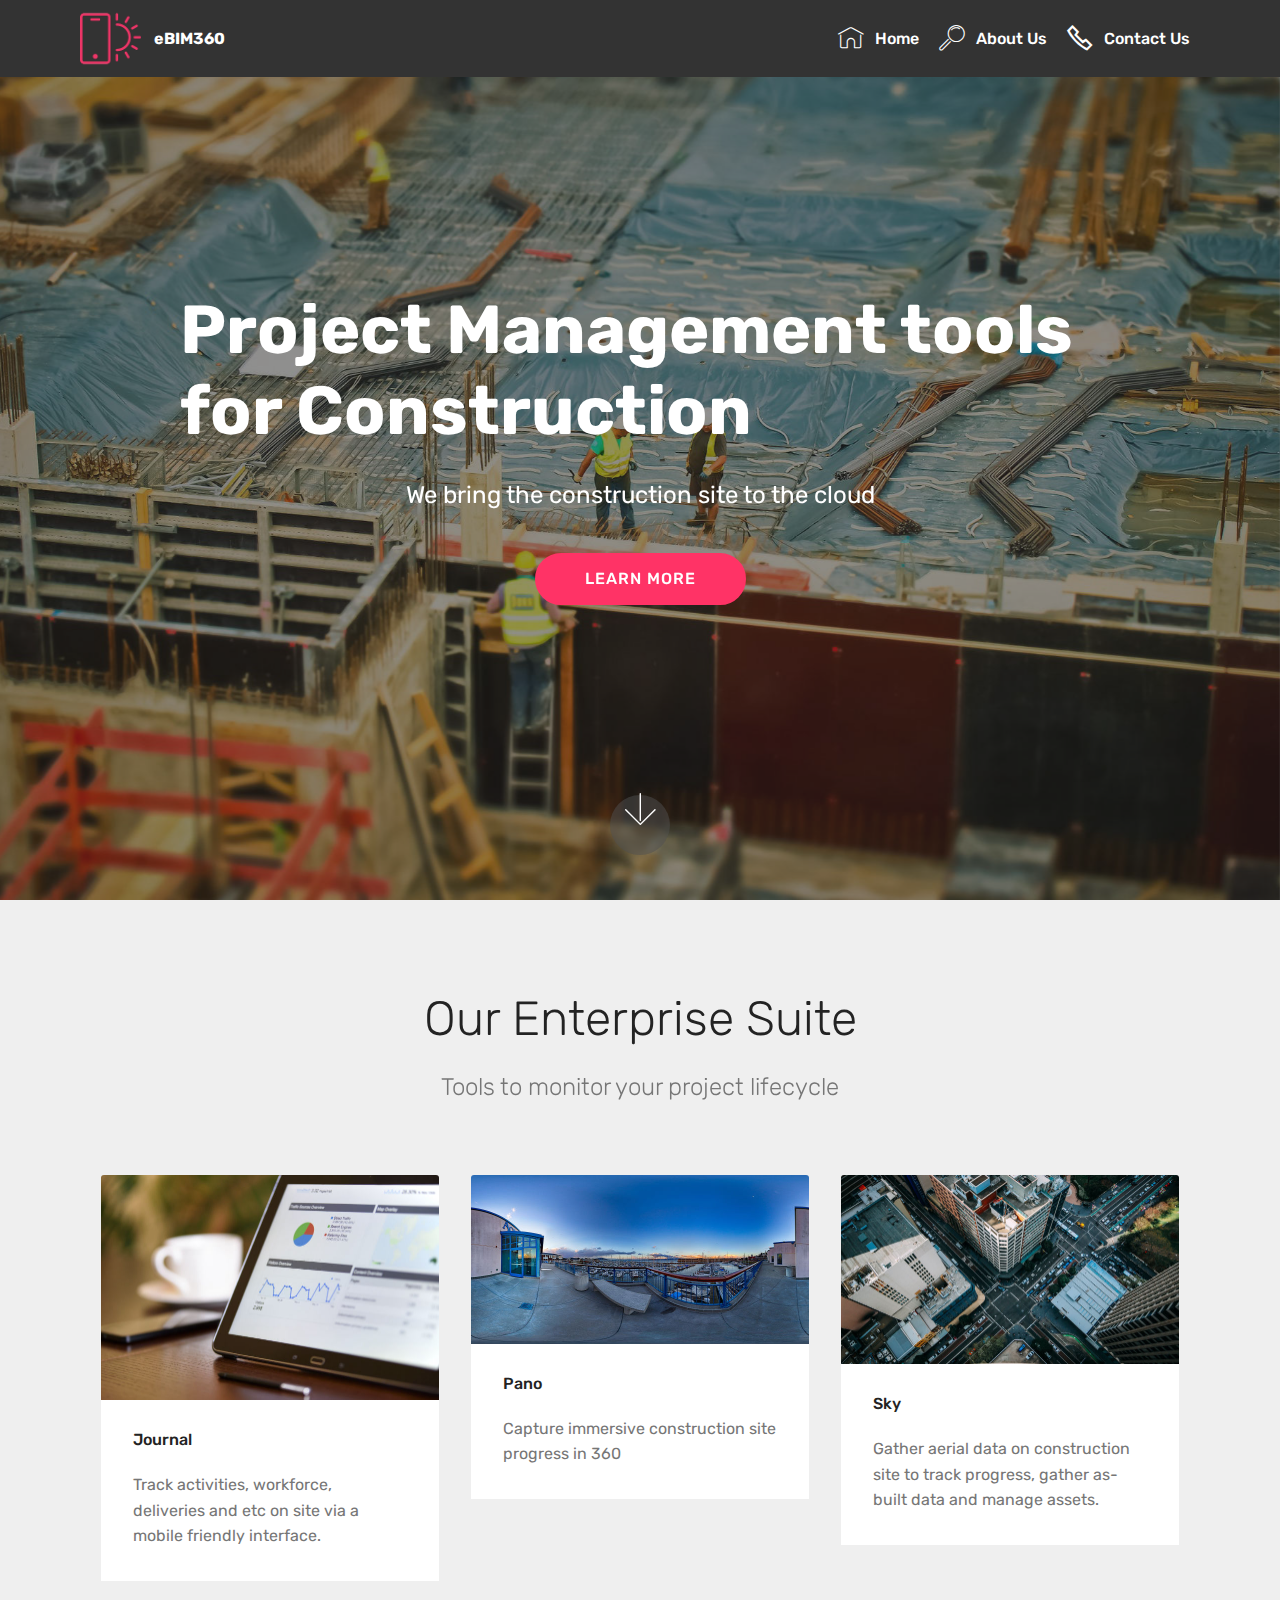
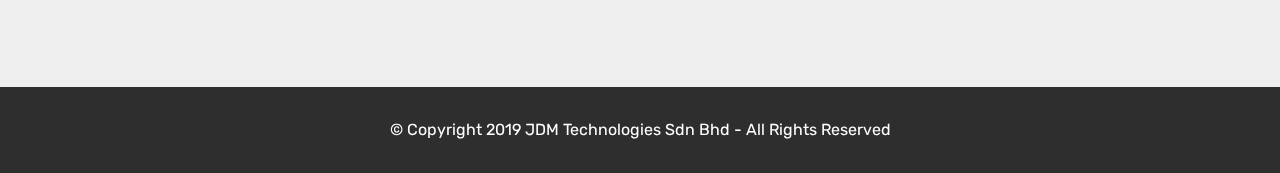
==== index.html @ 842b80e9 "create github pages" ====
<!DOCTYPE html>
<html  >
<head>
  <!-- Site made with Mobirise Website Builder v4.10.3, https://mobirise.com -->
  <meta charset="UTF-8">
  <meta http-equiv="X-UA-Compatible" content="IE=edge">
  <meta name="generator" content="Mobirise v4.10.3, mobirise.com">
  <meta name="viewport" content="width=device-width, initial-scale=1, minimum-scale=1">
  <link rel="shortcut icon" href="assets/images/logo2.png" type="image/x-icon">
  <meta name="description" content="">
  
  <title>Home</title>
  <link rel="stylesheet" href="assets/web/assets/mobirise-icons2/mobirise2.css">
  <link rel="stylesheet" href="assets/web/assets/mobirise-icons/mobirise-icons.css">
  <link rel="stylesheet" href="assets/tether/tether.min.css">
  <link rel="stylesheet" href="assets/bootstrap/css/bootstrap.min.css">
  <link rel="stylesheet" href="assets/bootstrap/css/bootstrap-grid.min.css">
  <link rel="stylesheet" href="assets/bootstrap/css/bootstrap-reboot.min.css">
  <link rel="stylesheet" href="assets/dropdown/css/style.css">
  <link rel="stylesheet" href="assets/theme/css/style.css">
  <link rel="stylesheet" href="assets/mobirise/css/mbr-additional.css" type="text/css">
  
  
  
</head>
<body>
  <section class="menu cid-rktrTTYnbk" once="menu" id="menu1-1">

    

    <nav class="navbar navbar-expand beta-menu navbar-dropdown align-items-center navbar-fixed-top navbar-toggleable-sm">
        <button class="navbar-toggler navbar-toggler-right" type="button" data-toggle="collapse" data-target="#navbarSupportedContent" aria-controls="navbarSupportedContent" aria-expanded="false" aria-label="Toggle navigation">
            <div class="hamburger">
                <span></span>
                <span></span>
                <span></span>
                <span></span>
            </div>
        </button>
        <div class="menu-logo">
            <div class="navbar-brand">
                <span class="navbar-logo">
                    <a href="https://mobirise.co">
                         <img src="assets/images/logo2.png" alt="eBIM360" title="" style="height: 3.8rem;">
                    </a>
                </span>
                <span class="navbar-caption-wrap"><a class="navbar-caption text-white display-4" href="index.html">
                        eBIM360</a></span>
            </div>
        </div>
        <div class="collapse navbar-collapse" id="navbarSupportedContent">
            <ul class="navbar-nav nav-dropdown nav-right" data-app-modern-menu="true"><li class="nav-item">
                    <a class="nav-link link text-white display-4" href="index.html">
                        <span class="mbri-home mbr-iconfont mbr-iconfont-btn"></span>Home</a>
                </li>
                <li class="nav-item">
                    <a class="nav-link link text-white display-4" href="page2.html">
                        <span class="mbri-search mbr-iconfont mbr-iconfont-btn"></span>
                        About Us
                    </a>
                </li><li class="nav-item"><a class="nav-link link text-white display-4" href="page1.html"><span class="mobi-mbri mobi-mbri-phone mbr-iconfont mbr-iconfont-btn"></span>
                        
                        Contact Us
                    </a></li></ul>
            
        </div>
    </nav>
</section>

<section class="engine"><a href="https://mobirise.info/x">free css templates</a></section><section class="cid-rkts1WdSfB mbr-fullscreen mbr-parallax-background" id="header2-2">

    

    <div class="mbr-overlay" style="opacity: 0.5; background-color: rgb(35, 35, 35);"></div>

    <div class="container align-center">
        <div class="row justify-content-md-center">
            <div class="mbr-white col-md-10">
                <h1 class="mbr-section-title mbr-bold pb-3 mbr-fonts-style display-1">Project Management tools for Construction</h1>
                
                <p class="mbr-text pb-3 mbr-fonts-style display-5">
                    We bring the construction site to the cloud
                </p>
                <div class="mbr-section-btn"><a class="btn btn-md btn-secondary display-4" href="index.html#features18-a">LEARN MORE</a></div>
            </div>
        </div>
    </div>
    <div class="mbr-arrow hidden-sm-down" aria-hidden="true">
        <a href="#next">
            <i class="mbri-down mbr-iconfont"></i>
        </a>
    </div>
</section>

<section class="features18 popup-btn-cards cid-rktzlubh2G" id="features18-a">

    

    
    <div class="container">
        <h2 class="mbr-section-title pb-3 align-center mbr-fonts-style display-2">Our Enterprise Suite</h2>
        <h3 class="mbr-section-subtitle display-5 align-center mbr-fonts-style mbr-light">
            Tools to monitor your project lifecycle</h3>
        <div class="media-container-row pt-5 ">
            <div class="card p-3 col-12 col-md-6 col-lg-4">
                <div class="card-wrapper ">
                    <div class="card-img">
                        <div class="mbr-overlay"></div>
                        <div class="mbr-section-btn text-center"><a href="https://mobirise.co" class="btn btn-primary display-4">Learn More</a></div>
                        <img src="assets/images/mbr-676x451.jpg" alt="Mobirise" title="">
                    </div>
                    <div class="card-box">
                        <h4 class="card-title mbr-fonts-style display-7">
                            Journal</h4>
                        <p class="mbr-text mbr-fonts-style align-left display-7">
                            Track activities, workforce, deliveries and etc on site via a mobile friendly interface.
                        </p>
                    </div>
                </div>
            </div>
            <div class="card p-3 col-12 col-md-6 col-lg-4">
                <div class="card-wrapper">
                    <div class="card-img">
                        <div class="mbr-overlay"></div>
                        <div class="mbr-section-btn text-center"><a href="https://pano.ebim360.com" class="btn btn-primary display-4">Learn More</a></div>
                        <img src="assets/images/mbr-676x338.jpg" alt="Mobirise" title="">
                    </div>
                    <div class="card-box">
                        <h4 class="card-title mbr-fonts-style display-7">
                            Pano</h4>
                        <p class="mbr-text mbr-fonts-style display-7">
                           Capture immersive construction site progress in 360
                        </p>
                    </div>
                </div>
            </div>

            <div class="card p-3 col-12 col-md-6 col-lg-4">
                <div class="card-wrapper">
                    <div class="card-img">
                        <div class="mbr-overlay"></div>
                        <div class="mbr-section-btn text-center">
                            <a href="https://mobirise.co" class="btn btn-primary display-4">Learn More</a>
                        </div>
                        <img src="assets/images/mbr-676x379.jpg" alt="Mobirise" title="">
                    </div>
                    <div class="card-box">
                        <h4 class="card-title mbr-fonts-style display-7">
                            Sky</h4>
                        <p class="mbr-text mbr-fonts-style display-7">
                            Gather aerial data on construction site to track progress, gather as-built data and manage assets.
                        </p>
                    </div>
                </div>
            </div>

            
        </div>
    </div>
</section>

<section once="" class="cid-rktuIfQaA1" id="footer6-5">

    

    

    <div class="container">
        <div class="media-container-row align-center mbr-white">
            <div class="col-12">
                <p class="mbr-text mb-0 mbr-fonts-style display-7">
                    © Copyright 2019 JDM Technologies Sdn Bhd - All Rights Reserved
                </p>
            </div>
        </div>
    </div>
</section>


  <script src="assets/web/assets/jquery/jquery.min.js"></script>
  <script src="assets/tether/tether.min.js"></script>
  <script src="assets/popper/popper.min.js"></script>
  <script src="assets/bootstrap/js/bootstrap.min.js"></script>
  <script src="assets/smoothscroll/smooth-scroll.js"></script>
  <script src="assets/touchswipe/jquery.touch-swipe.min.js"></script>
  <script src="assets/parallax/jarallax.min.js"></script>
  <script src="assets/mbr-popup-btns/mbr-popup-btns.js"></script>
  <script src="assets/dropdown/js/script.min.js"></script>
  <script src="assets/theme/js/script.js"></script>
  
  
</body>
</html>
---- assets/web/assets/mobirise-icons2/mobirise2.css ----
@font-face {
  font-family: 'Moririse2';
  src:  url('mobirise2.eot?f2bix4');
  src:  url('mobirise2.eot?f2bix4#iefix') format('embedded-opentype'),
    url('mobirise2.ttf?f2bix4') format('truetype'),
    url('mobirise2.woff?f2bix4') format('woff'),
    url('mobirise2.svg?f2bix4#mobirise2') format('svg');
  font-weight: normal;
  font-style: normal;
}

[class^="mobi-"], [class*=" mobi-"] {
  /* use !important to prevent issues with browser extensions that change fonts */
  font-family: 'Moririse2' !important;
  speak: none;
  font-style: normal;
  font-weight: normal;
  font-variant: normal;
  text-transform: none;
  line-height: 1;

  /* Better Font Rendering =========== */
  -webkit-font-smoothing: antialiased;
  -moz-osx-font-smoothing: grayscale;
}

.mobi-mbri-add-submenu:before {
  content: "\e900";
}
.mobi-mbri-alert:before {
  content: "\e901";
}
.mobi-mbri-align-center:before {
  content: "\e902";
}
.mobi-mbri-align-justify:before {
  content: "\e903";
}
.mobi-mbri-align-left:before {
  content: "\e904";
}
.mobi-mbri-align-right:before {
  content: "\e905";
}
.mobi-mbri-android:before {
  content: "\e906";
}
.mobi-mbri-apple:before {
  content: "\e907";
}
.mobi-mbri-arrow-down:before {
  content: "\e908";
}
.mobi-mbri-arrow-next:before {
  content: "\e909";
}
.mobi-mbri-arrow-prev:before {
  content: "\e90a";
}
.mobi-mbri-arrow-up:before {
  content: "\e90b";
}
.mobi-mbri-bold:before {
  content: "\e90c";
}
.mobi-mbri-bookmark:before {
  content: "\e90d";
}
.mobi-mbri-bootstrap:before {
  content: "\e90e";
}
.mobi-mbri-briefcase:before {
  content: "\e90f";
}
.mobi-mbri-browse:before {
  content: "\e910";
}
.mobi-mbri-bulleted-list:before {
  content: "\e911";
}
.mobi-mbri-calendar:before {
  content: "\e912";
}
.mobi-mbri-camera:before {
  content: "\e913";
}
.mobi-mbri-cart-add:before {
  content: "\e914";
}
.mobi-mbri-cart-full:before {
  content: "\e915";
}
.mobi-mbri-cash:before {
  content: "\e916";
}
.mobi-mbri-change-style:before {
  content: "\e917";
}
.mobi-mbri-chat:before {
  content: "\e918";
}
.mobi-mbri-clock:before {
  content: "\e919";
}
.mobi-mbri-close:before {
  content: "\e91a";
}
.mobi-mbri-cloud:before {
  content: "\e91b";
}
.mobi-mbri-code:before {
  content: "\e91c";
}
.mobi-mbri-contact-form:before {
  content: "\e91d";
}
.mobi-mbri-credit-card:before {
  content: "\e91e";
}
.mobi-mbri-cursor-click:before {
  content: "\e91f";
}
.mobi-mbri-cust-feedback:before {
  content: "\e920";
}
.mobi-mbri-database:before {
  content: "\e921";
}
.mobi-mbri-delivery:before {
  content: "\e922";
}
.mobi-mbri-desktop:before {
  content: "\e923";
}
.mobi-mbri-devices:before {
  content: "\e924";
}
.mobi-mbri-down:before {
  content: "\e925";
}
.mobi-mbri-download-2:before {
  content: "\e926";
}
.mobi-mbri-download:before {
  content: "\e927";
}
.mobi-mbri-drag-n-drop-2:before {
  content: "\e928";
}
.mobi-mbri-drag-n-drop:before {
  content: "\e929";
}
.mobi-mbri-edit-2:before {
  content: "\e92a";
}
.mobi-mbri-edit:before {
  content: "\e92b";
}
.mobi-mbri-error:before {
  content: "\e92c";
}
.mobi-mbri-extension:before {
  content: "\e92d";
}
.mobi-mbri-features:before {
  content: "\e92e";
}
.mobi-mbri-file:before {
  content: "\e92f";
}
.mobi-mbri-flag:before {
  content: "\e930";
}
.mobi-mbri-folder:before {
  content: "\e931";
}
.mobi-mbri-gift:before {
  content: "\e932";
}
.mobi-mbri-github:before {
  content: "\e933";
}
.mobi-mbri-globe-2:before {
  content: "\e934";
}
.mobi-mbri-globe:before {
  content: "\e935";
}
.mobi-mbri-growing-chart:before {
  content: "\e936";
}
.mobi-mbri-hearth:before {
  content: "\e937";
}
.mobi-mbri-help:before {
  content: "\e938";
}
.mobi-mbri-home:before {
  content: "\e939";
}
.mobi-mbri-hot-cup:before {
  content: "\e93a";
}
.mobi-mbri-idea:before {
  content: "\e93b";
}
.mobi-mbri-image-gallery:before {
  content: "\e93c";
}
.mobi-mbri-image-slider:before {
  content: "\e93d";
}
.mobi-mbri-info:before {
  content: "\e93e";
}
.mobi-mbri-italic:before {
  content: "\e93f";
}
.mobi-mbri-key:before {
  content: "\e940";
}
.mobi-mbri-laptop:before {
  content: "\e941";
}
.mobi-mbri-layers:before {
  content: "\e942";
}
.mobi-mbri-left-right:before {
  content: "\e943";
}
.mobi-mbri-left:before {
  content: "\e944";
}
.mobi-mbri-letter:before {
  content: "\e945";
}
.mobi-mbri-like:before {
  content: "\e946";
}
.mobi-mbri-link:before {
  content: "\e947";
}
.mobi-mbri-lock:before {
  content: "\e948";
}
.mobi-mbri-login:before {
  content: "\e949";
}
.mobi-mbri-logout:before {
  content: "\e94a";
}
.mobi-mbri-magic-stick:before {
  content: "\e94b";
}
.mobi-mbri-map-pin:before {
  content: "\e94c";
}
.mobi-mbri-menu:before {
  content: "\e94d";
}
.mobi-mbri-mobile-2:before {
  content: "\e94e";
}
.mobi-mbri-mobile-horizontal:before {
  content: "\e94f";
}
.mobi-mbri-mobile:before {
  content: "\e950";
}
.mobi-mbri-mobirise:before {
  content: "\e951";
}
.mobi-mbri-more-horizontal:before {
  content: "\e952";
}
.mobi-mbri-more-vertical:before {
  content: "\e953";
}
.mobi-mbri-music:before {
  content: "\e954";
}
.mobi-mbri-new-file:before {
  content: "\e955";
}
.mobi-mbri-numbered-list:before {
  content: "\e956";
}
.mobi-mbri-opened-folder:before {
  content: "\e957";
}
.mobi-mbri-pages:before {
  content: "\e958";
}
.mobi-mbri-paper-plane:before {
  content: "\e959";
}
.mobi-mbri-paperclip:before {
  content: "\e95a";
}
.mobi-mbri-phone:before {
  content: "\e95b";
}
.mobi-mbri-photo:before {
  content: "\e95c";
}
.mobi-mbri-photos:before {
  content: "\e95d";
}
.mobi-mbri-pin:before {
  content: "\e95e";
}
.mobi-mbri-play:before {
  content: "\e95f";
}
.mobi-mbri-plus:before {
  content: "\e960";
}
.mobi-mbri-preview:before {
  content: "\e961";
}
.mobi-mbri-print:before {
  content: "\e962";
}
.mobi-mbri-protect:before {
  content: "\e963";
}
.mobi-mbri-question:before {
  content: "\e964";
}
.mobi-mbri-quote-left:before {
  content: "\e965";
}
.mobi-mbri-quote-right:before {
  content: "\e966";
}
.mobi-mbri-redo:before {
  content: "\e967";
}
.mobi-mbri-refresh:before {
  content: "\e968";
}
.mobi-mbri-responsive-2:before {
  content: "\e969";
}
.mobi-mbri-responsive:before {
  content: "\e96a";
}
.mobi-mbri-right:before {
  content: "\e96b";
}
.mobi-mbri-rocket:before {
  content: "\e96c";
}
.mobi-mbri-sad-face:before {
  content: "\e96d";
}
.mobi-mbri-sale:before {
  content: "\e96e";
}
.mobi-mbri-save:before {
  content: "\e96f";
}
.mobi-mbri-search:before {
  content: "\e970";
}
.mobi-mbri-setting-2:before {
  content: "\e971";
}
.mobi-mbri-setting-3:before {
  content: "\e972";
}
.mobi-mbri-setting:before {
  content: "\e973";
}
.mobi-mbri-share:before {
  content: "\e974";
}
.mobi-mbri-shopping-bag:before {
  content: "\e975";
}
.mobi-mbri-shopping-basket:before {
  content: "\e976";
}
.mobi-mbri-shopping-cart:before {
  content: "\e977";
}
.mobi-mbri-sites:before {
  content: "\e978";
}
.mobi-mbri-smile-face:before {
  content: "\e979";
}
.mobi-mbri-speed:before {
  content: "\e97a";
}
.mobi-mbri-star:before {
  content: "\e97b";
}
.mobi-mbri-success:before {
  content: "\e97c";
}
.mobi-mbri-sun:before {
  content: "\e97d";
}
.mobi-mbri-sun2:before {
  content: "\e97e";
}
.mobi-mbri-tablet-vertical:before {
  content: "\e97f";
}
.mobi-mbri-tablet:before {
  content: "\e980";
}
.mobi-mbri-target:before {
  content: "\e981";
}
.mobi-mbri-timer:before {
  content: "\e982";
}
.mobi-mbri-to-ftp:before {
  content: "\e983";
}
.mobi-mbri-to-local-drive:before {
  content: "\e984";
}
.mobi-mbri-touch-swipe:before {
  content: "\e985";
}
.mobi-mbri-touch:before {
  content: "\e986";
}
.mobi-mbri-trash:before {
  content: "\e987";
}
.mobi-mbri-underline:before {
  content: "\e988";
}
.mobi-mbri-undo:before {
  content: "\e989";
}
.mobi-mbri-unlink:before {
  content: "\e98a";
}
.mobi-mbri-unlock:before {
  content: "\e98b";
}
.mobi-mbri-up-down:before {
  content: "\e98c";
}
.mobi-mbri-up:before {
  content: "\e98d";
}
.mobi-mbri-update:before {
  content: "\e98e";
}
.mobi-mbri-upload-2:before {
  content: "\e98f";
}
.mobi-mbri-upload:before {
  content: "\e990";
}
.mobi-mbri-user-2:before {
  content: "\e991";
}
.mobi-mbri-user:before {
  content: "\e992";
}
.mobi-mbri-users:before {
  content: "\e993";
}
.mobi-mbri-video-play:before {
  content: "\e994";
}
.mobi-mbri-video:before {
  content: "\e995";
}
.mobi-mbri-watch:before {
  content: "\e996";
}
.mobi-mbri-website-theme-2:before {
  content: "\e997";
}
.mobi-mbri-website-theme:before {
  content: "\e998";
}
.mobi-mbri-wifi:before {
  content: "\e999";
}
.mobi-mbri-windows:before {
  content: "\e99a";
}
.mobi-mbri-zoom-in:before {
  content: "\e99b";
}
.mobi-mbri-zoom-out:before {
  content: "\e99c";
}
---- assets/web/assets/mobirise-icons/mobirise-icons.css ----
@font-face {
  font-family: 'MobiriseIcons';
  src:  url('mobirise-icons.eot?spat4u');
  src:  url('mobirise-icons.eot?spat4u#iefix') format('embedded-opentype'),
    url('mobirise-icons.ttf?spat4u') format('truetype'),
    url('mobirise-icons.woff?spat4u') format('woff'),
    url('mobirise-icons.svg?spat4u#MobiriseIcons') format('svg');
  font-weight: normal;
  font-style: normal;
}

[class^="mbri-"], [class*=" mbri-"] {
  /* use !important to prevent issues with browser extensions that change fonts */
  font-family: MobiriseIcons !important;
  speak: none;
  font-style: normal;
  font-weight: normal;
  font-variant: normal;
  text-transform: none;
  line-height: 1;

  /* Better Font Rendering =========== */
  -webkit-font-smoothing: antialiased;
  -moz-osx-font-smoothing: grayscale;
}

.mbri-add-submenu:before {
  content: "\e900";
}
.mbri-alert:before {
  content: "\e901";
}
.mbri-align-center:before {
  content: "\e902";
}
.mbri-align-justify:before {
  content: "\e903";
}
.mbri-align-left:before {
  content: "\e904";
}
.mbri-align-right:before {
  content: "\e905";
}
.mbri-android:before {
  content: "\e906";
}
.mbri-apple:before {
  content: "\e907";
}
.mbri-arrow-down:before {
  content: "\e908";
}
.mbri-arrow-next:before {
  content: "\e909";
}
.mbri-arrow-prev:before {
  content: "\e90a";
}
.mbri-arrow-up:before {
  content: "\e90b";
}
.mbri-bold:before {
  content: "\e90c";
}
.mbri-bookmark:before {
  content: "\e90d";
}
.mbri-bootstrap:before {
  content: "\e90e";
}
.mbri-briefcase:before {
  content: "\e90f";
}
.mbri-browse:before {
  content: "\e910";
}
.mbri-bulleted-list:before {
  content: "\e911";
}
.mbri-calendar:before {
  content: "\e912";
}
.mbri-camera:before {
  content: "\e913";
}
.mbri-cart-add:before {
  content: "\e914";
}
.mbri-cart-full:before {
  content: "\e915";
}
.mbri-cash:before {
  content: "\e916";
}
.mbri-change-style:before {
  content: "\e917";
}
.mbri-chat:before {
  content: "\e918";
}
.mbri-clock:before {
  content: "\e919";
}
.mbri-close:before {
  content: "\e91a";
}
.mbri-cloud:before {
  content: "\e91b";
}
.mbri-code:before {
  content: "\e91c";
}
.mbri-contact-form:before {
  content: "\e91d";
}
.mbri-credit-card:before {
  content: "\e91e";
}
.mbri-cursor-click:before {
  content: "\e91f";
}
.mbri-cust-feedback:before {
  content: "\e920";
}
.mbri-database:before {
  content: "\e921";
}
.mbri-delivery:before {
  content: "\e922";
}
.mbri-desktop:before {
  content: "\e923";
}
.mbri-devices:before {
  content: "\e924";
}
.mbri-down:before {
  content: "\e925";
}
.mbri-download:before {
  content: "\e989";
}
.mbri-drag-n-drop:before {
  content: "\e927";
}
.mbri-drag-n-drop2:before {
  content: "\e928";
}
.mbri-edit:before {
  content: "\e929";
}
.mbri-edit2:before {
  content: "\e92a";
}
.mbri-error:before {
  content: "\e92b";
}
.mbri-extension:before {
  content: "\e92c";
}
.mbri-features:before {
  content: "\e92d";
}
.mbri-file:before {
  content: "\e92e";
}
.mbri-flag:before {
  content: "\e92f";
}
.mbri-folder:before {
  content: "\e930";
}
.mbri-gift:before {
  content: "\e931";
}
.mbri-github:before {
  content: "\e932";
}
.mbri-globe:before {
  content: "\e933";
}
.mbri-globe-2:before {
  content: "\e934";
}
.mbri-growing-chart:before {
  content: "\e935";
}
.mbri-hearth:before {
  content: "\e936";
}
.mbri-help:before {
  content: "\e937";
}
.mbri-home:before {
  content: "\e938";
}
.mbri-hot-cup:before {
  content: "\e939";
}
.mbri-idea:before {
  content: "\e93a";
}
.mbri-image-gallery:before {
  content: "\e93b";
}
.mbri-image-slider:before {
  content: "\e93c";
}
.mbri-info:before {
  content: "\e93d";
}
.mbri-italic:before {
  content: "\e93e";
}
.mbri-key:before {
  content: "\e93f";
}
.mbri-laptop:before {
  content: "\e940";
}
.mbri-layers:before {
  content: "\e941";
}
.mbri-left-right:before {
  content: "\e942";
}
.mbri-left:before {
  content: "\e943";
}
.mbri-letter:before {
  content: "\e944";
}
.mbri-like:before {
  content: "\e945";
}
.mbri-link:before {
  content: "\e946";
}
.mbri-lock:before {
  content: "\e947";
}
.mbri-login:before {
  content: "\e948";
}
.mbri-logout:before {
  content: "\e949";
}
.mbri-magic-stick:before {
  content: "\e94a";
}
.mbri-map-pin:before {
  content: "\e94b";
}
.mbri-menu:before {
  content: "\e94c";
}
.mbri-mobile:before {
  content: "\e94d";
}
.mbri-mobile2:before {
  content: "\e94e";
}
.mbri-mobirise:before {
  content: "\e94f";
}
.mbri-more-horizontal:before {
  content: "\e950";
}
.mbri-more-vertical:before {
  content: "\e951";
}
.mbri-music:before {
  content: "\e952";
}
.mbri-new-file:before {
  content: "\e953";
}
.mbri-numbered-list:before {
  content: "\e954";
}
.mbri-opened-folder:before {
  content: "\e955";
}
.mbri-pages:before {
  content: "\e956";
}
.mbri-paper-plane:before {
  content: "\e957";
}
.mbri-paperclip:before {
  content: "\e958";
}
.mbri-photo:before {
  content: "\e959";
}
.mbri-photos:before {
  content: "\e95a";
}
.mbri-pin:before {
  content: "\e95b";
}
.mbri-play:before {
  content: "\e95c";
}
.mbri-plus:before {
  content: "\e95d";
}
.mbri-preview:before {
  content: "\e95e";
}
.mbri-print:before {
  content: "\e95f";
}
.mbri-protect:before {
  content: "\e960";
}
.mbri-question:before {
  content: "\e961";
}
.mbri-quote-left:before {
  content: "\e962";
}
.mbri-quote-right:before {
  content: "\e963";
}
.mbri-refresh:before {
  content: "\e964";
}
.mbri-responsive:before {
  content: "\e965";
}
.mbri-right:before {
  content: "\e966";
}
.mbri-rocket:before {
  content: "\e967";
}
.mbri-sad-face:before {
  content: "\e968";
}
.mbri-sale:before {
  content: "\e969";
}
.mbri-save:before {
  content: "\e96a";
}
.mbri-search:before {
  content: "\e96b";
}
.mbri-setting:before {
  content: "\e96c";
}
.mbri-setting2:before {
  content: "\e96d";
}
.mbri-setting3:before {
  content: "\e96e";
}
.mbri-share:before {
  content: "\e96f";
}
.mbri-shopping-bag:before {
  content: "\e970";
}
.mbri-shopping-basket:before {
  content: "\e971";
}
.mbri-shopping-cart:before {
  content: "\e972";
}
.mbri-sites:before {
  content: "\e973";
}
.mbri-smile-face:before {
  content: "\e974";
}
.mbri-speed:before {
  content: "\e975";
}
.mbri-star:before {
  content: "\e976";
}
.mbri-success:before {
  content: "\e977";
}
.mbri-sun:before {
  content: "\e978";
}
.mbri-sun2:before {
  content: "\e979";
}
.mbri-tablet:before {
  content: "\e97a";
}
.mbri-tablet-vertical:before {
  content: "\e97b";
}
.mbri-target:before {
  content: "\e97c";
}
.mbri-timer:before {
  content: "\e97d";
}
.mbri-to-ftp:before {
  content: "\e97e";
}
.mbri-to-local-drive:before {
  content: "\e97f";
}
.mbri-touch-swipe:before {
  content: "\e980";
}
.mbri-touch:before {
  content: "\e981";
}
.mbri-trash:before {
  content: "\e982";
}
.mbri-underline:before {
  content: "\e983";
}
.mbri-unlink:before {
  content: "\e984";
}
.mbri-unlock:before {
  content: "\e985";
}
.mbri-up-down:before {
  content: "\e986";
}
.mbri-up:before {
  content: "\e987";
}
.mbri-update:before {
  content: "\e988";
}
.mbri-upload:before {
 content: "\e926"; 
}
.mbri-user:before {
  content: "\e98a";
}
.mbri-user2:before {
  content: "\e98b";
}
.mbri-users:before {
  content: "\e98c";
}
.mbri-video:before {
  content: "\e98d";
}
.mbri-video-play:before {
  content: "\e98e";
}
.mbri-watch:before {
  content: "\e98f";
}
.mbri-website-theme:before {
  content: "\e990";
}
.mbri-wifi:before {
  content: "\e991";
}
.mbri-windows:before {
  content: "\e992";
}
.mbri-zoom-out:before {
  content: "\e993";
}
.mbri-redo:before {
  content: "\e994";
}
.mbri-undo:before {
  content: "\e995";
}
---- assets/dropdown/css/style.css ----
.navbar-dropdown {
  left: 0;
  padding: 0;
  position: absolute;
  right: 0;
  top: 0;
  transition: all 0.45s ease;
  z-index: 1030;
  background: #282828; }
  .navbar-dropdown .navbar-logo {
    margin-right: 0.8rem;
    transition: margin 0.3s ease-in-out;
    vertical-align: middle; }
    .navbar-dropdown .navbar-logo img {
      height: 3.125rem;
      transition: all 0.3s ease-in-out; }
    .navbar-dropdown .navbar-logo.mbr-iconfont {
      font-size: 3.125rem;
      line-height: 3.125rem; }
  .navbar-dropdown .navbar-caption {
    font-weight: 700;
    white-space: normal;
    vertical-align: -4px;
    line-height: 3.125rem !important; }
    .navbar-dropdown .navbar-caption, .navbar-dropdown .navbar-caption:hover {
      color: inherit;
      text-decoration: none; }
  .navbar-dropdown .mbr-iconfont + .navbar-caption {
    vertical-align: -1px; }
  .navbar-dropdown.navbar-fixed-top {
    position: fixed; }
  .navbar-dropdown .navbar-brand span {
    vertical-align: -4px; }
  .navbar-dropdown.bg-color.transparent {
    background: none; }
  .navbar-dropdown.navbar-short .navbar-brand {
    padding: 0.625rem 0; }
    .navbar-dropdown.navbar-short .navbar-brand span {
      vertical-align: -1px; }
  .navbar-dropdown.navbar-short .navbar-caption {
    line-height: 2.375rem !important;
    vertical-align: -2px; }
  .navbar-dropdown.navbar-short .navbar-logo {
    margin-right: 0.5rem; }
    .navbar-dropdown.navbar-short .navbar-logo img {
      height: 2.375rem; }
    .navbar-dropdown.navbar-short .navbar-logo.mbr-iconfont {
      font-size: 2.375rem;
      line-height: 2.375rem; }
  .navbar-dropdown.navbar-short .mbr-table-cell {
    height: 3.625rem; }
  .navbar-dropdown .navbar-close {
    left: 0.6875rem;
    position: fixed;
    top: 0.75rem;
    z-index: 1000; }
  .navbar-dropdown .hamburger-icon {
    content: "";
    display: inline-block;
    vertical-align: middle;
    width: 16px;
    -webkit-box-shadow: 0 -6px 0 1px #282828,0 0 0 1px #282828,0 6px 0 1px #282828;
    -moz-box-shadow: 0 -6px 0 1px #282828,0 0 0 1px #282828,0 6px 0 1px #282828;
    box-shadow: 0 -6px 0 1px #282828,0 0 0 1px #282828,0 6px 0 1px #282828; }

.dropdown-menu .dropdown-toggle[data-toggle="dropdown-submenu"]::after {
  border-bottom: 0.35em solid transparent;
  border-left: 0.35em solid;
  border-right: 0;
  border-top: 0.35em solid transparent;
  margin-left: 0.3rem; }

.dropdown-menu .dropdown-item:focus {
  outline: 0; }

.nav-dropdown {
  font-size: 0.75rem;
  font-weight: 500;
  height: auto !important; }
  .nav-dropdown .nav-btn {
    padding-left: 1rem; }
  .nav-dropdown .link {
    margin: .667em 1.667em;
    font-weight: 500;
    padding: 0;
    transition: color .2s ease-in-out; }
    .nav-dropdown .link.dropdown-toggle {
      margin-right: 2.583em; }
      .nav-dropdown .link.dropdown-toggle::after {
        margin-left: .25rem;
        border-top: 0.35em solid;
        border-right: 0.35em solid transparent;
        border-left: 0.35em solid transparent;
        border-bottom: 0; }
      .nav-dropdown .link.dropdown-toggle[aria-expanded="true"] {
        margin: 0;
        padding: 0.667em 3.263em  0.667em 1.667em; }
  .nav-dropdown .link::after,
  .nav-dropdown .dropdown-item::after {
    color: inherit; }
  .nav-dropdown .btn {
    font-size: 0.75rem;
    font-weight: 700;
    letter-spacing: 0;
    margin-bottom: 0;
    padding-left: 1.25rem;
    padding-right: 1.25rem; }
  .nav-dropdown .dropdown-menu {
    border-radius: 0;
    border: 0;
    left: 0;
    margin: 0;
    padding-bottom: 1.25rem;
    padding-top: 1.25rem;
    position: relative; }
  .nav-dropdown .dropdown-submenu {
    margin-left: 0.125rem;
    top: 0; }
  .nav-dropdown .dropdown-item {
    font-weight: 500;
    line-height: 2;
    padding: 0.3846em 4.615em 0.3846em 1.5385em;
    position: relative;
    transition: color .2s ease-in-out, background-color .2s ease-in-out; }
    .nav-dropdown .dropdown-item::after {
      margin-top: -0.3077em;
      position: absolute;
      right: 1.1538em;
      top: 50%; }
    .nav-dropdown .dropdown-item:focus, .nav-dropdown .dropdown-item:hover {
      background: none; }

@media (max-width: 767px) {
  .nav-dropdown.navbar-toggleable-sm {
    bottom: 0;
    display: none;
    left: 0;
    overflow-x: hidden;
    position: fixed;
    top: 0;
    transform: translateX(-100%);
    -ms-transform: translateX(-100%);
    -webkit-transform: translateX(-100%);
    width: 18.75rem;
    z-index: 999; } }
.nav-dropdown.navbar-toggleable-xl {
  bottom: 0;
  display: none;
  left: 0;
  overflow-x: hidden;
  position: fixed;
  top: 0;
  transform: translateX(-100%);
  -ms-transform: translateX(-100%);
  -webkit-transform: translateX(-100%);
  width: 18.75rem;
  z-index: 999; }

.nav-dropdown-sm {
  display: block !important;
  overflow-x: hidden;
  overflow: auto;
  padding-top: 3.875rem; }
  .nav-dropdown-sm::after {
    content: "";
    display: block;
    height: 3rem;
    width: 100%; }
  .nav-dropdown-sm.collapse.in ~ .navbar-close {
    display: block !important; }
  .nav-dropdown-sm.collapsing, .nav-dropdown-sm.collapse.in {
    transform: translateX(0);
    -ms-transform: translateX(0);
    -webkit-transform: translateX(0);
    transition: all 0.25s ease-out;
    -webkit-transition: all 0.25s ease-out;
    background: #282828; }
  .nav-dropdown-sm.collapsing[aria-expanded="false"] {
    transform: translateX(-100%);
    -ms-transform: translateX(-100%);
    -webkit-transform: translateX(-100%); }
  .nav-dropdown-sm .nav-item {
    display: block;
    margin-left: 0 !important;
    padding-left: 0; }
  .nav-dropdown-sm .link,
  .nav-dropdown-sm .dropdown-item {
    border-top: 1px dotted rgba(255, 255, 255, 0.1);
    font-size: 0.8125rem;
    line-height: 1.6;
    margin: 0 !important;
    padding: 0.875rem 2.4rem 0.875rem 1.5625rem !important;
    position: relative;
    white-space: normal; }
    .nav-dropdown-sm .link:focus, .nav-dropdown-sm .link:hover,
    .nav-dropdown-sm .dropdown-item:focus,
    .nav-dropdown-sm .dropdown-item:hover {
      background: rgba(0, 0, 0, 0.2) !important;
      color: #c0a375; }
  .nav-dropdown-sm .nav-btn {
    position: relative;
    padding: 1.5625rem 1.5625rem 0 1.5625rem; }
    .nav-dropdown-sm .nav-btn::before {
      border-top: 1px dotted rgba(255, 255, 255, 0.1);
      content: "";
      left: 0;
      position: absolute;
      top: 0;
      width: 100%; }
    .nav-dropdown-sm .nav-btn + .nav-btn {
      padding-top: 0.625rem; }
      .nav-dropdown-sm .nav-btn + .nav-btn::before {
        display: none; }
  .nav-dropdown-sm .btn {
    padding: 0.625rem 0; }
  .nav-dropdown-sm .dropdown-toggle[data-toggle="dropdown-submenu"]::after {
    margin-left: .25rem;
    border-top: 0.35em solid;
    border-right: 0.35em solid transparent;
    border-left: 0.35em solid transparent;
    border-bottom: 0; }
  .nav-dropdown-sm .dropdown-toggle[data-toggle="dropdown-submenu"][aria-expanded="true"]::after {
    border-top: 0;
    border-right: 0.35em solid transparent;
    border-left: 0.35em solid transparent;
    border-bottom: 0.35em solid; }
  .nav-dropdown-sm .dropdown-menu {
    margin: 0;
    padding: 0;
    position: relative;
    top: 0;
    left: 0;
    width: 100%;
    border: 0;
    float: none;
    border-radius: 0;
    background: none; }
  .nav-dropdown-sm .dropdown-submenu {
    left: 100%;
    margin-left: 0.125rem;
    margin-top: -1.25rem;
    top: 0; }

.navbar-toggleable-sm .nav-dropdown .dropdown-menu {
  position: absolute; }

.navbar-toggleable-sm .nav-dropdown .dropdown-submenu {
  left: 100%;
  margin-left: 0.125rem;
  margin-top: -1.25rem;
  top: 0; }

.navbar-toggleable-sm.opened .nav-dropdown .dropdown-menu {
  position: relative; }

.navbar-toggleable-sm.opened .nav-dropdown .dropdown-submenu {
  left: 0;
  margin-left: 00rem;
  margin-top: 0rem;
  top: 0; }

.is-builder .nav-dropdown.collapsing {
  transition: none !important; }

/*# sourceMappingURL=style.css.map */
---- assets/theme/css/style.css ----
/*!
 * Mobirise v4 theme (https://mobirise.com/)
 * Copyright 2017 Mobirise
 */
section {
  background-color: #eeeeee; }

section,
.container,
.container-fluid {
  position: relative;
  word-wrap: break-word; }

a.mbr-iconfont:hover {
  text-decoration: none; }

.article .lead p, .article .lead ul, .article .lead ol, .article .lead pre, .article .lead blockquote {
  margin-bottom: 0; }

a {
  font-style: normal;
  font-weight: 400;
  cursor: pointer; }
  a, a:hover {
    text-decoration: none; }

figure {
  margin-bottom: 0; }

body {
  color: #232323; }

h1, h2, h3, h4, h5, h6,
.h1, .h2, .h3, .h4, .h5, .h6,
.display-1, .display-2, .display-3, .display-4 {
  line-height: 1;
  word-break: break-word;
  word-wrap: break-word; }

b, strong {
  font-weight: bold; }

blockquote {
  padding: 10px 0 10px 20px;
  position: relative;
  border-left: 2px solid;
  border-color: #ff3366; }

input:-webkit-autofill, input:-webkit-autofill:hover, input:-webkit-autofill:focus, input:-webkit-autofill:active {
  transition-delay: 9999s;
  transition-property: background-color, color; }

textarea[type="hidden"] {
  display: none; }

body {
  position: relative; }

section {
  background-position: 50% 50%;
  background-repeat: no-repeat;
  background-size: cover; }
  section .mbr-background-video,
  section .mbr-background-video-preview {
    position: absolute;
    bottom: 0;
    left: 0;
    right: 0;
    top: 0; }

.hidden {
  visibility: hidden; }

.mbr-z-index20 {
  z-index: 20; }

/*! Base colors */
.mbr-white {
  color: #ffffff; }

.mbr-black {
  color: #000000; }

.mbr-bg-white {
  background-color: #ffffff; }

.mbr-bg-black {
  background-color: #000000; }

/*! Text-aligns */
.align-left {
  text-align: left; }

.align-center {
  text-align: center; }

.align-right {
  text-align: right; }

@media (max-width: 767px) {
  .align-left, .align-center, .align-right, .mbr-section-btn, .mbr-section-title {
    text-align: center; } }
/*! Font-weight  */
.mbr-light {
  font-weight: 300; }

.mbr-regular {
  font-weight: 400; }

.mbr-semibold {
  font-weight: 500; }

.mbr-bold {
  font-weight: 700; }

/*! Media  */
.media-size-item {
  -webkit-flex: 1 1 auto;
  -moz-flex: 1 1 auto;
  -ms-flex: 1 1 auto;
  -o-flex: 1 1 auto;
  flex: 1 1 auto; }

.media-content {
  -webkit-flex-basis: 100%;
  flex-basis: 100%; }

.media-container-row {
  display: -ms-flexbox;
  display: -webkit-flex;
  display: flex;
  -webkit-flex-direction: row;
  -ms-flex-direction: row;
  flex-direction: row;
  -webkit-flex-wrap: wrap;
  -ms-flex-wrap: wrap;
  flex-wrap: wrap;
  -webkit-justify-content: center;
  -ms-flex-pack: center;
  justify-content: center;
  -webkit-align-content: center;
  -ms-flex-line-pack: center;
  align-content: center;
  -webkit-align-items: start;
  -ms-flex-align: start;
  align-items: start; }
  .media-container-row .media-size-item {
    width: 400px; }

.media-container-column {
  display: -ms-flexbox;
  display: -webkit-flex;
  display: flex;
  -webkit-flex-direction: column;
  -ms-flex-direction: column;
  flex-direction: column;
  -webkit-flex-wrap: wrap;
  -ms-flex-wrap: wrap;
  flex-wrap: wrap;
  -webkit-justify-content: center;
  -ms-flex-pack: center;
  justify-content: center;
  -webkit-align-content: center;
  -ms-flex-line-pack: center;
  align-content: center;
  -webkit-align-items: stretch;
  -ms-flex-align: stretch;
  align-items: stretch; }
  .media-container-column > * {
    width: 100%; }

@media (min-width: 992px) {
  .media-container-row {
    -webkit-flex-wrap: nowrap;
    -ms-flex-wrap: nowrap;
    flex-wrap: nowrap; } }
figure {
  overflow: hidden; }

figure[mbr-media-size] {
  transition: width 0.1s; }

.mbr-figure img, .mbr-figure iframe {
  display: block;
  width: 100%; }

.card {
  background-color: transparent;
  border: none; }

.card-box {
  width: 100%; }

.card-img {
  text-align: center;
  flex-shrink: 0;
  -webkit-flex-shrink: 0; }

.media {
  max-width: 100%;
  margin: 0 auto; }

.mbr-figure {
  -ms-flex-item-align: center;
  -ms-grid-row-align: center;
  -webkit-align-self: center;
  align-self: center; }

.media-container > div {
  max-width: 100%; }

.mbr-figure img, .card-img img {
  width: 100%; }

@media (max-width: 991px) {
  .media-size-item {
    width: auto !important; }

  .media {
    width: auto; }

  .mbr-figure {
    width: 100% !important; } }
/*! Buttons */
.mbr-section-btn {
  margin-left: -.25rem;
  margin-right: -.25rem;
  font-size: 0; }

nav .mbr-section-btn {
  margin-left: 0rem;
  margin-right: 0rem; }

/*! Btn icon margin */
.btn .mbr-iconfont, .btn.btn-sm .mbr-iconfont {
  cursor: pointer;
  margin-right: 0.5rem; }

.btn.btn-md .mbr-iconfont, .btn.btn-md .mbr-iconfont {
  margin-right: 0.8rem; }

.mbr-regular {
  font-weight: 400; }

.mbr-semibold {
  font-weight: 500; }

.mbr-bold {
  font-weight: 700; }

[type="submit"] {
  -webkit-appearance: none; }

/*! Full-screen */
.mbr-fullscreen .mbr-overlay {
  min-height: 100vh; }

.mbr-fullscreen {
  display: flex;
  display: -webkit-flex;
  display: -moz-flex;
  display: -ms-flex;
  display: -o-flex;
  align-items: center;
  -webkit-align-items: center;
  min-height: 100vh;
  padding-top: 3rem;
  padding-bottom: 3rem; }

/*! Map */
.map {
  height: 25rem;
  position: relative; }
  .map iframe {
    width: 100%;
    height: 100%; }

/* Form */
.form-asterisk {
  font-family: initial;
  position: absolute;
  top: -2px;
  font-weight: normal; }

/*! Scroll to top arrow */
.mbr-arrow-up {
  bottom: 25px;
  right: 90px;
  position: fixed;
  text-align: right;
  z-index: 5000;
  color: #ffffff;
  font-size: 32px;
  transform: rotate(180deg);
  -webkit-transform: rotate(180deg); }

.mbr-arrow-up a {
  background: rgba(0, 0, 0, 0.2);
  border-radius: 3px;
  color: #fff;
  display: inline-block;
  height: 60px;
  width: 60px;
  outline-style: none !important;
  position: relative;
  text-decoration: none;
  transition: all .3s ease-in-out;
  cursor: pointer;
  text-align: center; }
  .mbr-arrow-up a:hover {
    background-color: rgba(0, 0, 0, 0.4); }
  .mbr-arrow-up a i {
    line-height: 60px; }

.mbr-arrow-up-icon {
  display: block;
  color: #fff; }

.mbr-arrow-up-icon::before {
  content: "\203a";
  display: inline-block;
  font-family: serif;
  font-size: 32px;
  line-height: 1;
  font-style: normal;
  position: relative;
  top: 6px;
  left: -4px;
  -webkit-transform: rotate(-90deg);
  transform: rotate(-90deg); }

/*! Arrow Down */
.mbr-arrow {
  position: absolute;
  bottom: 45px;
  left: 50%;
  width: 60px;
  height: 60px;
  cursor: pointer;
  background-color: rgba(80, 80, 80, 0.5);
  border-radius: 50%;
  -webkit-transform: translateX(-50%);
  transform: translateX(-50%); }
  .mbr-arrow > a {
    display: inline-block;
    text-decoration: none;
    outline-style: none;
    -webkit-animation: arrowdown 1.7s ease-in-out infinite;
    animation: arrowdown 1.7s ease-in-out infinite; }
    .mbr-arrow > a > i {
      position: absolute;
      top: -2px;
      left: 15px;
      font-size: 2rem; }

@keyframes arrowdown {
  0% {
    transform: translateY(0px);
    -webkit-transform: translateY(0px); }
  50% {
    transform: translateY(-5px);
    -webkit-transform: translateY(-5px); }
  100% {
    transform: translateY(0px);
    -webkit-transform: translateY(0px); } }
@-webkit-keyframes arrowdown {
  0% {
    transform: translateY(0px);
    -webkit-transform: translateY(0px); }
  50% {
    transform: translateY(-5px);
    -webkit-transform: translateY(-5px); }
  100% {
    transform: translateY(0px);
    -webkit-transform: translateY(0px); } }
@media (max-width: 500px) {
  .mbr-arrow-up {
    left: 50%;
    right: auto;
    transform: translateX(-50%) rotate(180deg);
    -webkit-transform: translateX(-50%) rotate(180deg); } }
/*Gradients animation*/
@keyframes gradient-animation {
  from {
    background-position: 0% 100%;
    animation-timing-function: ease-in-out; }
  to {
    background-position: 100% 0%;
    animation-timing-function: ease-in-out; } }
@-webkit-keyframes gradient-animation {
  from {
    background-position: 0% 100%;
    animation-timing-function: ease-in-out; }
  to {
    background-position: 100% 0%;
    animation-timing-function: ease-in-out; } }
.bg-gradient {
  background-size: 200% 200%;
  animation: gradient-animation 5s infinite alternate;
  -webkit-animation: gradient-animation 5s infinite alternate; }

.menu .navbar-brand {
  display: -webkit-flex; }
  .menu .navbar-brand span {
    display: flex;
    display: -webkit-flex; }
  .menu .navbar-brand .navbar-caption-wrap {
    display: -webkit-flex; }
  .menu .navbar-brand .navbar-logo img {
    display: -webkit-flex; }
@media (min-width: 768px) and (max-width: 991px) {
  .menu .navbar-toggleable-sm .navbar-nav {
    display: -webkit-box;
    display: -webkit-flex;
    display: -ms-flexbox; } }
@media (max-width: 991px) {
  .menu .navbar-collapse {
    max-height: 93.5vh; }
    .menu .navbar-collapse.show {
      overflow: auto; } }
@media (min-width: 992px) {
  .menu .navbar-nav.nav-dropdown {
    display: -webkit-flex; }
  .menu .navbar-toggleable-sm .navbar-collapse {
    display: -webkit-flex !important; } }
@media (max-width: 767px) {
  .menu .navbar-collapse {
    max-height: 80vh; } }

.navbar {
  display: -webkit-flex;
  -webkit-flex-wrap: wrap;
  -webkit-align-items: center;
  -webkit-justify-content: space-between; }

.navbar-collapse {
  -webkit-flex-basis: 100%;
  -webkit-flex-grow: 1;
  -webkit-align-items: center; }

.nav-dropdown .link {
  padding: .667em 1.667em !important;
  margin: 0 !important; }

.nav {
  display: -webkit-flex;
  -webkit-flex-wrap: wrap; }

.row {
  display: -webkit-flex;
  -webkit-flex-wrap: wrap; }

.justify-content-center {
  -webkit-justify-content: center; }

.form-inline {
  display: -webkit-flex;
  -webkit-flex-flow: row wrap;
  -webkit-align-items: center; }

.card-wrapper {
  -webkit-flex: 1; }

.carousel-control {
  z-index: 10;
  display: -webkit-flex;
  -webkit-align-items: center;
  -webkit-justify-content: center; }

.carousel-controls {
  display: -webkit-flex; }

.media {
  display: -webkit-flex; }

.form-group:focus {
  outline: none; }

.jq-selectbox__select {
  padding: 1.07em .5em;
  position: absolute;
  top: 0;
  left: 0;
  width: 100%; }

.jq-selectbox__dropdown {
  position: absolute;
  top: 100% !important;
  left: 0 !important;
  width: 100% !important; }

.jq-selectbox__trigger-arrow {
  transform: translateY(-50%); }

.jq-selectbox li {
  padding: 1.07em .5em; }

div[data-for^="input-range"] input {
  padding-left: 0;
  padding-right: 0; }

.modal-dialog, .modal-content {
  height: 100%; }

.modal-dialog .carousel-inner {
  height: 100%;
  height: -webkit-fill-available;
  height: fill-available; }

.carousel-item {
  text-align: center; }

.carousel-item img {
  margin: auto; }
.engine {
	position: absolute;
	text-indent: -2400px;
	text-align: center;
	padding: 0;
	top: 0;
	left: -2400px;
}
---- assets/mobirise/css/mbr-additional.css ----
@import url(https://fonts.googleapis.com/css?family=Rubik:300,300i,400,400i,500,500i,700,700i,900,900i);





body {
  font-style: normal;
  line-height: 1.5;
}
.mbr-section-title {
  font-style: normal;
  line-height: 1.2;
}
.mbr-section-subtitle {
  line-height: 1.3;
}
.mbr-text {
  font-style: normal;
  line-height: 1.6;
}
.display-1 {
  font-family: 'Rubik', sans-serif;
  font-size: 4.25rem;
}
.display-1 > .mbr-iconfont {
  font-size: 6.8rem;
}
.display-2 {
  font-family: 'Rubik', sans-serif;
  font-size: 3rem;
}
.display-2 > .mbr-iconfont {
  font-size: 4.8rem;
}
.display-4 {
  font-family: 'Rubik', sans-serif;
  font-size: 1rem;
}
.display-4 > .mbr-iconfont {
  font-size: 1.6rem;
}
.display-5 {
  font-family: 'Rubik', sans-serif;
  font-size: 1.5rem;
}
.display-5 > .mbr-iconfont {
  font-size: 2.4rem;
}
.display-7 {
  font-family: 'Rubik', sans-serif;
  font-size: 1rem;
}
.display-7 > .mbr-iconfont {
  font-size: 1.6rem;
}
/* ---- Fluid typography for mobile devices ---- */
/* 1.4 - font scale ratio ( bootstrap == 1.42857 ) */
/* 100vw - current viewport width */
/* (48 - 20)  48 == 48rem == 768px, 20 == 20rem == 320px(minimal supported viewport) */
/* 0.65 - min scale variable, may vary */
@media (max-width: 768px) {
  .display-1 {
    font-size: 3.4rem;
    font-size: calc( 2.1374999999999997rem + (4.25 - 2.1374999999999997) * ((100vw - 20rem) / (48 - 20)));
    line-height: calc( 1.4 * (2.1374999999999997rem + (4.25 - 2.1374999999999997) * ((100vw - 20rem) / (48 - 20))));
  }
  .display-2 {
    font-size: 2.4rem;
    font-size: calc( 1.7rem + (3 - 1.7) * ((100vw - 20rem) / (48 - 20)));
    line-height: calc( 1.4 * (1.7rem + (3 - 1.7) * ((100vw - 20rem) / (48 - 20))));
  }
  .display-4 {
    font-size: 0.8rem;
    font-size: calc( 1rem + (1 - 1) * ((100vw - 20rem) / (48 - 20)));
    line-height: calc( 1.4 * (1rem + (1 - 1) * ((100vw - 20rem) / (48 - 20))));
  }
  .display-5 {
    font-size: 1.2rem;
    font-size: calc( 1.175rem + (1.5 - 1.175) * ((100vw - 20rem) / (48 - 20)));
    line-height: calc( 1.4 * (1.175rem + (1.5 - 1.175) * ((100vw - 20rem) / (48 - 20))));
  }
}
/* Buttons */
.btn {
  font-weight: 500;
  border-width: 2px;
  font-style: normal;
  letter-spacing: 1px;
  margin: .4rem .8rem;
  white-space: normal;
  -webkit-transition: all 0.3s ease-in-out;
  -moz-transition: all 0.3s ease-in-out;
  transition: all 0.3s ease-in-out;
  display: inline-flex;
  align-items: center;
  justify-content: center;
  word-break: break-word;
  -webkit-align-items: center;
  -webkit-justify-content: center;
  display: -webkit-inline-flex;
  padding: 1rem 3rem;
  border-radius: 3px;
}
.btn-sm {
  font-weight: 500;
  letter-spacing: 1px;
  -webkit-transition: all 0.3s ease-in-out;
  -moz-transition: all 0.3s ease-in-out;
  transition: all 0.3s ease-in-out;
  padding: 0.6rem 1.5rem;
  border-radius: 3px;
}
.btn-md {
  font-weight: 500;
  letter-spacing: 1px;
  margin: .4rem .8rem !important;
  -webkit-transition: all 0.3s ease-in-out;
  -moz-transition: all 0.3s ease-in-out;
  transition: all 0.3s ease-in-out;
  padding: 1rem 3rem;
  border-radius: 3px;
}
.btn-lg {
  font-weight: 500;
  letter-spacing: 1px;
  margin: .4rem .8rem !important;
  -webkit-transition: all 0.3s ease-in-out;
  -moz-transition: all 0.3s ease-in-out;
  transition: all 0.3s ease-in-out;
  padding: 1.2rem 3.2rem;
  border-radius: 3px;
}
.bg-primary {
  background-color: #149dcc !important;
}
.bg-success {
  background-color: #f7ed4a !important;
}
.bg-info {
  background-color: #82786e !important;
}
.bg-warning {
  background-color: #879a9f !important;
}
.bg-danger {
  background-color: #b1a374 !important;
}
.btn-primary,
.btn-primary:active {
  background-color: #149dcc !important;
  border-color: #149dcc !important;
  color: #ffffff !important;
}
.btn-primary:hover,
.btn-primary:focus,
.btn-primary.focus,
.btn-primary.active {
  color: #ffffff !important;
  background-color: #0d6786 !important;
  border-color: #0d6786 !important;
}
.btn-primary.disabled,
.btn-primary:disabled {
  color: #ffffff !important;
  background-color: #0d6786 !important;
  border-color: #0d6786 !important;
}
.btn-secondary,
.btn-secondary:active {
  background-color: #ff3366 !important;
  border-color: #ff3366 !important;
  color: #ffffff !important;
}
.btn-secondary:hover,
.btn-secondary:focus,
.btn-secondary.focus,
.btn-secondary.active {
  color: #ffffff !important;
  background-color: #e50039 !important;
  border-color: #e50039 !important;
}
.btn-secondary.disabled,
.btn-secondary:disabled {
  color: #ffffff !important;
  background-color: #e50039 !important;
  border-color: #e50039 !important;
}
.btn-info,
.btn-info:active {
  background-color: #82786e !important;
  border-color: #82786e !important;
  color: #ffffff !important;
}
.btn-info:hover,
.btn-info:focus,
.btn-info.focus,
.btn-info.active {
  color: #ffffff !important;
  background-color: #59524b !important;
  border-color: #59524b !important;
}
.btn-info.disabled,
.btn-info:disabled {
  color: #ffffff !important;
  background-color: #59524b !important;
  border-color: #59524b !important;
}
.btn-success,
.btn-success:active {
  background-color: #f7ed4a !important;
  border-color: #f7ed4a !important;
  color: #3f3c03 !important;
}
.btn-success:hover,
.btn-success:focus,
.btn-success.focus,
.btn-success.active {
  color: #3f3c03 !important;
  background-color: #eadd0a !important;
  border-color: #eadd0a !important;
}
.btn-success.disabled,
.btn-success:disabled {
  color: #3f3c03 !important;
  background-color: #eadd0a !important;
  border-color: #eadd0a !important;
}
.btn-warning,
.btn-warning:active {
  background-color: #879a9f !important;
  border-color: #879a9f !important;
  color: #ffffff !important;
}
.btn-warning:hover,
.btn-warning:focus,
.btn-warning.focus,
.btn-warning.active {
  color: #ffffff !important;
  background-color: #617479 !important;
  border-color: #617479 !important;
}
.btn-warning.disabled,
.btn-warning:disabled {
  color: #ffffff !important;
  background-color: #617479 !important;
  border-color: #617479 !important;
}
.btn-danger,
.btn-danger:active {
  background-color: #b1a374 !important;
  border-color: #b1a374 !important;
  color: #ffffff !important;
}
.btn-danger:hover,
.btn-danger:focus,
.btn-danger.focus,
.btn-danger.active {
  color: #ffffff !important;
  background-color: #8b7d4e !important;
  border-color: #8b7d4e !important;
}
.btn-danger.disabled,
.btn-danger:disabled {
  color: #ffffff !important;
  background-color: #8b7d4e !important;
  border-color: #8b7d4e !important;
}
.btn-white {
  color: #333333 !important;
}
.btn-white,
.btn-white:active {
  background-color: #ffffff !important;
  border-color: #ffffff !important;
  color: #808080 !important;
}
.btn-white:hover,
.btn-white:focus,
.btn-white.focus,
.btn-white.active {
  color: #808080 !important;
  background-color: #d9d9d9 !important;
  border-color: #d9d9d9 !important;
}
.btn-white.disabled,
.btn-white:disabled {
  color: #808080 !important;
  background-color: #d9d9d9 !important;
  border-color: #d9d9d9 !important;
}
.btn-black,
.btn-black:active {
  background-color: #333333 !important;
  border-color: #333333 !important;
  color: #ffffff !important;
}
.btn-black:hover,
.btn-black:focus,
.btn-black.focus,
.btn-black.active {
  color: #ffffff !important;
  background-color: #0d0d0d !important;
  border-color: #0d0d0d !important;
}
.btn-black.disabled,
.btn-black:disabled {
  color: #ffffff !important;
  background-color: #0d0d0d !important;
  border-color: #0d0d0d !important;
}
.btn-primary-outline,
.btn-primary-outline:active {
  background: none;
  border-color: #0b566f;
  color: #0b566f;
}
.btn-primary-outline:hover,
.btn-primary-outline:focus,
.btn-primary-outline.focus,
.btn-primary-outline.active {
  color: #ffffff;
  background-color: #149dcc;
  border-color: #149dcc;
}
.btn-primary-outline.disabled,
.btn-primary-outline:disabled {
  color: #ffffff !important;
  background-color: #149dcc !important;
  border-color: #149dcc !important;
}
.btn-secondary-outline,
.btn-secondary-outline:active {
  background: none;
  border-color: #cc0033;
  color: #cc0033;
}
.btn-secondary-outline:hover,
.btn-secondary-outline:focus,
.btn-secondary-outline.focus,
.btn-secondary-outline.active {
  color: #ffffff;
  background-color: #ff3366;
  border-color: #ff3366;
}
.btn-secondary-outline.disabled,
.btn-secondary-outline:disabled {
  color: #ffffff !important;
  background-color: #ff3366 !important;
  border-color: #ff3366 !important;
}
.btn-info-outline,
.btn-info-outline:active {
  background: none;
  border-color: #4b453f;
  color: #4b453f;
}
.btn-info-outline:hover,
.btn-info-outline:focus,
.btn-info-outline.focus,
.btn-info-outline.active {
  color: #ffffff;
  background-color: #82786e;
  border-color: #82786e;
}
.btn-info-outline.disabled,
.btn-info-outline:disabled {
  color: #ffffff !important;
  background-color: #82786e !important;
  border-color: #82786e !important;
}
.btn-success-outline,
.btn-success-outline:active {
  background: none;
  border-color: #d2c609;
  color: #d2c609;
}
.btn-success-outline:hover,
.btn-success-outline:focus,
.btn-success-outline.focus,
.btn-success-outline.active {
  color: #3f3c03;
  background-color: #f7ed4a;
  border-color: #f7ed4a;
}
.btn-success-outline.disabled,
.btn-success-outline:disabled {
  color: #3f3c03 !important;
  background-color: #f7ed4a !important;
  border-color: #f7ed4a !important;
}
.btn-warning-outline,
.btn-warning-outline:active {
  background: none;
  border-color: #55666b;
  color: #55666b;
}
.btn-warning-outline:hover,
.btn-warning-outline:focus,
.btn-warning-outline.focus,
.btn-warning-outline.active {
  color: #ffffff;
  background-color: #879a9f;
  border-color: #879a9f;
}
.btn-warning-outline.disabled,
.btn-warning-outline:disabled {
  color: #ffffff !important;
  background-color: #879a9f !important;
  border-color: #879a9f !important;
}
.btn-danger-outline,
.btn-danger-outline:active {
  background: none;
  border-color: #7a6e45;
  color: #7a6e45;
}
.btn-danger-outline:hover,
.btn-danger-outline:focus,
.btn-danger-outline.focus,
.btn-danger-outline.active {
  color: #ffffff;
  background-color: #b1a374;
  border-color: #b1a374;
}
.btn-danger-outline.disabled,
.btn-danger-outline:disabled {
  color: #ffffff !important;
  background-color: #b1a374 !important;
  border-color: #b1a374 !important;
}
.btn-black-outline,
.btn-black-outline:active {
  background: none;
  border-color: #000000;
  color: #000000;
}
.btn-black-outline:hover,
.btn-black-outline:focus,
.btn-black-outline.focus,
.btn-black-outline.active {
  color: #ffffff;
  background-color: #333333;
  border-color: #333333;
}
.btn-black-outline.disabled,
.btn-black-outline:disabled {
  color: #ffffff !important;
  background-color: #333333 !important;
  border-color: #333333 !important;
}
.btn-white-outline,
.btn-white-outline:active,
.btn-white-outline.active {
  background: none;
  border-color: #ffffff;
  color: #ffffff;
}
.btn-white-outline:hover,
.btn-white-outline:focus,
.btn-white-outline.focus {
  color: #333333;
  background-color: #ffffff;
  border-color: #ffffff;
}
.text-primary {
  color: #149dcc !important;
}
.text-secondary {
  color: #ff3366 !important;
}
.text-success {
  color: #f7ed4a !important;
}
.text-info {
  color: #82786e !important;
}
.text-warning {
  color: #879a9f !important;
}
.text-danger {
  color: #b1a374 !important;
}
.text-white {
  color: #ffffff !important;
}
.text-black {
  color: #000000 !important;
}
a.text-primary:hover,
a.text-primary:focus {
  color: #0b566f !important;
}
a.text-secondary:hover,
a.text-secondary:focus {
  color: #cc0033 !important;
}
a.text-success:hover,
a.text-success:focus {
  color: #d2c609 !important;
}
a.text-info:hover,
a.text-info:focus {
  color: #4b453f !important;
}
a.text-warning:hover,
a.text-warning:focus {
  color: #55666b !important;
}
a.text-danger:hover,
a.text-danger:focus {
  color: #7a6e45 !important;
}
a.text-white:hover,
a.text-white:focus {
  color: #b3b3b3 !important;
}
a.text-black:hover,
a.text-black:focus {
  color: #4d4d4d !important;
}
.alert-success {
  background-color: #70c770;
}
.alert-info {
  background-color: #82786e;
}
.alert-warning {
  background-color: #879a9f;
}
.alert-danger {
  background-color: #b1a374;
}
.mbr-section-btn a.btn:not(.btn-form) {
  border-radius: 100px;
}
.mbr-section-btn a.btn:not(.btn-form):hover,
.mbr-section-btn a.btn:not(.btn-form):focus {
  box-shadow: none !important;
}
.mbr-section-btn a.btn:not(.btn-form):hover,
.mbr-section-btn a.btn:not(.btn-form):focus {
  box-shadow: 0 10px 40px 0 rgba(0, 0, 0, 0.2) !important;
  -webkit-box-shadow: 0 10px 40px 0 rgba(0, 0, 0, 0.2) !important;
}
.mbr-gallery-filter li a {
  border-radius: 100px !important;
}
.mbr-gallery-filter li.active .btn {
  background-color: #149dcc;
  border-color: #149dcc;
  color: #ffffff;
}
.mbr-gallery-filter li.active .btn:focus {
  box-shadow: none;
}
.nav-tabs .nav-link {
  border-radius: 100px !important;
}
.btn-form {
  border-radius: 0;
}
.btn-form:hover {
  cursor: pointer;
}
a,
a:hover {
  color: #149dcc;
}
.mbr-plan-header.bg-primary .mbr-plan-subtitle,
.mbr-plan-header.bg-primary .mbr-plan-price-desc {
  color: #b4e6f8;
}
.mbr-plan-header.bg-success .mbr-plan-subtitle,
.mbr-plan-header.bg-success .mbr-plan-price-desc {
  color: #ffffff;
}
.mbr-plan-header.bg-info .mbr-plan-subtitle,
.mbr-plan-header.bg-info .mbr-plan-price-desc {
  color: #beb8b2;
}
.mbr-plan-header.bg-warning .mbr-plan-subtitle,
.mbr-plan-header.bg-warning .mbr-plan-price-desc {
  color: #ced6d8;
}
.mbr-plan-header.bg-danger .mbr-plan-subtitle,
.mbr-plan-header.bg-danger .mbr-plan-price-desc {
  color: #dfd9c6;
}
/* Scroll to top button*/
.scrollToTop_wraper {
  display: none;
}
#scrollToTop a i:before {
  content: '';
  position: absolute;
  height: 40%;
  top: 25%;
  background: #fff;
  width: 2px;
  left: calc(50% - 1px);
}
#scrollToTop a i:after {
  content: '';
  position: absolute;
  display: block;
  border-top: 2px solid #fff;
  border-right: 2px solid #fff;
  width: 40%;
  height: 40%;
  left: 30%;
  bottom: 30%;
  transform: rotate(135deg);
  -webkit-transform: rotate(135deg);
}
/* Others*/
.note-check a[data-value=Rubik] {
  font-style: normal;
}
.mbr-arrow a {
  color: #ffffff;
}
@media (max-width: 767px) {
  .mbr-arrow {
    display: none;
  }
}
.form-control-label {
  position: relative;
  cursor: pointer;
  margin-bottom: .357em;
  padding: 0;
}
.alert {
  color: #ffffff;
  border-radius: 0;
  border: 0;
  font-size: .875rem;
  line-height: 1.5;
  margin-bottom: 1.875rem;
  padding: 1.25rem;
  position: relative;
}
.alert.alert-form::after {
  background-color: inherit;
  bottom: -7px;
  content: "";
  display: block;
  height: 14px;
  left: 50%;
  margin-left: -7px;
  position: absolute;
  transform: rotate(45deg);
  width: 14px;
  -webkit-transform: rotate(45deg);
}
.form-control {
  background-color: #f5f5f5;
  box-shadow: none;
  color: #565656;
  font-family: 'Rubik', sans-serif;
  font-size: 1rem;
  line-height: 1.43;
  min-height: 3.5em;
  padding: 1.07em .5em;
}
.form-control > .mbr-iconfont {
  font-size: 1.6rem;
}
.form-control,
.form-control:focus {
  border: 1px solid #e8e8e8;
}
.form-active .form-control:invalid {
  border-color: red;
}
.mbr-overlay {
  background-color: #000;
  bottom: 0;
  left: 0;
  opacity: .5;
  position: absolute;
  right: 0;
  top: 0;
  z-index: 0;
  pointer-events: none;
}
blockquote {
  font-style: italic;
  padding: 10px 0 10px 20px;
  font-size: 1.09rem;
  position: relative;
  border-color: #149dcc;
  border-width: 3px;
}
ul,
ol,
pre,
blockquote {
  margin-bottom: 2.3125rem;
}
pre {
  background: #f4f4f4;
  padding: 10px 24px;
  white-space: pre-wrap;
}
.inactive {
  -webkit-user-select: none;
  -moz-user-select: none;
  -ms-user-select: none;
  user-select: none;
  pointer-events: none;
  -webkit-user-drag: none;
  user-drag: none;
}
.mbr-section__comments .row {
  justify-content: center;
  -webkit-justify-content: center;
}
/* Forms */
.mbr-form .btn {
  margin: .4rem 0;
}
.mbr-form .input-group-btn a.btn {
  border-radius: 100px !important;
}
.mbr-form .input-group-btn a.btn:hover {
  box-shadow: 0 10px 40px 0 rgba(0, 0, 0, 0.2);
}
.mbr-form .input-group-btn button[type="submit"] {
  border-radius: 100px !important;
  padding: 1rem 3rem;
}
.mbr-form .input-group-btn button[type="submit"]:hover {
  box-shadow: 0 10px 40px 0 rgba(0, 0, 0, 0.2);
}
.form2 .form-control {
  border-top-left-radius: 100px;
  border-bottom-left-radius: 100px;
}
.form2 .input-group-btn a.btn {
  border-top-left-radius: 0 !important;
  border-bottom-left-radius: 0 !important;
}
.form2 .input-group-btn button[type="submit"] {
  border-top-left-radius: 0 !important;
  border-bottom-left-radius: 0 !important;
}
.form3 input[type="email"] {
  border-radius: 100px !important;
}
@media (max-width: 349px) {
  .form2 input[type="email"] {
    border-radius: 100px !important;
  }
  .form2 .input-group-btn a.btn {
    border-radius: 100px !important;
  }
  .form2 .input-group-btn button[type="submit"] {
    border-radius: 100px !important;
  }
}
@media (max-width: 767px) {
  .btn {
    font-size: .75rem !important;
  }
  .btn .mbr-iconfont {
    font-size: 1rem !important;
  }
}
/* Social block */
.btn-social {
  font-size: 20px;
  border-radius: 50%;
  padding: 0;
  width: 44px;
  height: 44px;
  line-height: 44px;
  text-align: center;
  position: relative;
  border: 2px solid #c0a375;
  border-color: #149dcc;
  color: #232323;
  cursor: pointer;
}
.btn-social i {
  top: 0;
  line-height: 44px;
  width: 44px;
}
.btn-social:hover {
  color: #fff;
  background: #149dcc;
}
.btn-social + .btn {
  margin-left: .1rem;
}
/* Footer */
.mbr-footer-content li::before,
.mbr-footer .mbr-contacts li::before {
  background: #149dcc;
}
.mbr-footer-content li a:hover,
.mbr-footer .mbr-contacts li a:hover {
  color: #149dcc;
}
.footer3 input[type="email"],
.footer4 input[type="email"] {
  border-radius: 100px !important;
}
.footer3 .input-group-btn a.btn,
.footer4 .input-group-btn a.btn {
  border-radius: 100px !important;
}
.footer3 .input-group-btn button[type="submit"],
.footer4 .input-group-btn button[type="submit"] {
  border-radius: 100px !important;
}
/* Headers*/
.header13 .form-inline input[type="email"],
.header14 .form-inline input[type="email"] {
  border-radius: 100px;
}
.header13 .form-inline input[type="text"],
.header14 .form-inline input[type="text"] {
  border-radius: 100px;
}
.header13 .form-inline input[type="tel"],
.header14 .form-inline input[type="tel"] {
  border-radius: 100px;
}
.header13 .form-inline a.btn,
.header14 .form-inline a.btn {
  border-radius: 100px;
}
.header13 .form-inline button,
.header14 .form-inline button {
  border-radius: 100px !important;
}
.offset-1 {
  margin-left: 8.33333%;
}
.offset-2 {
  margin-left: 16.66667%;
}
.offset-3 {
  margin-left: 25%;
}
.offset-4 {
  margin-left: 33.33333%;
}
.offset-5 {
  margin-left: 41.66667%;
}
.offset-6 {
  margin-left: 50%;
}
.offset-7 {
  margin-left: 58.33333%;
}
.offset-8 {
  margin-left: 66.66667%;
}
.offset-9 {
  margin-left: 75%;
}
.offset-10 {
  margin-left: 83.33333%;
}
.offset-11 {
  margin-left: 91.66667%;
}
@media (min-width: 576px) {
  .offset-sm-0 {
    margin-left: 0%;
  }
  .offset-sm-1 {
    margin-left: 8.33333%;
  }
  .offset-sm-2 {
    margin-left: 16.66667%;
  }
  .offset-sm-3 {
    margin-left: 25%;
  }
  .offset-sm-4 {
    margin-left: 33.33333%;
  }
  .offset-sm-5 {
    margin-left: 41.66667%;
  }
  .offset-sm-6 {
    margin-left: 50%;
  }
  .offset-sm-7 {
    margin-left: 58.33333%;
  }
  .offset-sm-8 {
    margin-left: 66.66667%;
  }
  .offset-sm-9 {
    margin-left: 75%;
  }
  .offset-sm-10 {
    margin-left: 83.33333%;
  }
  .offset-sm-11 {
    margin-left: 91.66667%;
  }
}
@media (min-width: 768px) {
  .offset-md-0 {
    margin-left: 0%;
  }
  .offset-md-1 {
    margin-left: 8.33333%;
  }
  .offset-md-2 {
    margin-left: 16.66667%;
  }
  .offset-md-3 {
    margin-left: 25%;
  }
  .offset-md-4 {
    margin-left: 33.33333%;
  }
  .offset-md-5 {
    margin-left: 41.66667%;
  }
  .offset-md-6 {
    margin-left: 50%;
  }
  .offset-md-7 {
    margin-left: 58.33333%;
  }
  .offset-md-8 {
    margin-left: 66.66667%;
  }
  .offset-md-9 {
    margin-left: 75%;
  }
  .offset-md-10 {
    margin-left: 83.33333%;
  }
  .offset-md-11 {
    margin-left: 91.66667%;
  }
}
@media (min-width: 992px) {
  .offset-lg-0 {
    margin-left: 0%;
  }
  .offset-lg-1 {
    margin-left: 8.33333%;
  }
  .offset-lg-2 {
    margin-left: 16.66667%;
  }
  .offset-lg-3 {
    margin-left: 25%;
  }
  .offset-lg-4 {
    margin-left: 33.33333%;
  }
  .offset-lg-5 {
    margin-left: 41.66667%;
  }
  .offset-lg-6 {
    margin-left: 50%;
  }
  .offset-lg-7 {
    margin-left: 58.33333%;
  }
  .offset-lg-8 {
    margin-left: 66.66667%;
  }
  .offset-lg-9 {
    margin-left: 75%;
  }
  .offset-lg-10 {
    margin-left: 83.33333%;
  }
  .offset-lg-11 {
    margin-left: 91.66667%;
  }
}
@media (min-width: 1200px) {
  .offset-xl-0 {
    margin-left: 0%;
  }
  .offset-xl-1 {
    margin-left: 8.33333%;
  }
  .offset-xl-2 {
    margin-left: 16.66667%;
  }
  .offset-xl-3 {
    margin-left: 25%;
  }
  .offset-xl-4 {
    margin-left: 33.33333%;
  }
  .offset-xl-5 {
    margin-left: 41.66667%;
  }
  .offset-xl-6 {
    margin-left: 50%;
  }
  .offset-xl-7 {
    margin-left: 58.33333%;
  }
  .offset-xl-8 {
    margin-left: 66.66667%;
  }
  .offset-xl-9 {
    margin-left: 75%;
  }
  .offset-xl-10 {
    margin-left: 83.33333%;
  }
  .offset-xl-11 {
    margin-left: 91.66667%;
  }
}
.navbar-toggler {
  -webkit-align-self: flex-start;
  -ms-flex-item-align: start;
  align-self: flex-start;
  padding: 0.25rem 0.75rem;
  font-size: 1.25rem;
  line-height: 1;
  background: transparent;
  border: 1px solid transparent;
  -webkit-border-radius: 0.25rem;
  border-radius: 0.25rem;
}
.navbar-toggler:focus,
.navbar-toggler:hover {
  text-decoration: none;
}
.navbar-toggler-icon {
  display: inline-block;
  width: 1.5em;
  height: 1.5em;
  vertical-align: middle;
  content: "";
  background: no-repeat center center;
  -webkit-background-size: 100% 100%;
  -o-background-size: 100% 100%;
  background-size: 100% 100%;
}
.navbar-toggler-left {
  position: absolute;
  left: 1rem;
}
.navbar-toggler-right {
  position: absolute;
  right: 1rem;
}
@media (max-width: 575px) {
  .navbar-toggleable .navbar-nav .dropdown-menu {
    position: static;
    float: none;
  }
  .navbar-toggleable > .container {
    padding-right: 0;
    padding-left: 0;
  }
}
@media (min-width: 576px) {
  .navbar-toggleable {
    -webkit-box-orient: horizontal;
    -webkit-box-direction: normal;
    -webkit-flex-direction: row;
    -ms-flex-direction: row;
    flex-direction: row;
    -webkit-flex-wrap: nowrap;
    -ms-flex-wrap: nowrap;
    flex-wrap: nowrap;
    -webkit-box-align: center;
    -webkit-align-items: center;
    -ms-flex-align: center;
    align-items: center;
  }
  .navbar-toggleable .navbar-nav {
    -webkit-box-orient: horizontal;
    -webkit-box-direction: normal;
    -webkit-flex-direction: row;
    -ms-flex-direction: row;
    flex-direction: row;
  }
  .navbar-toggleable .navbar-nav .nav-link {
    padding-right: .5rem;
    padding-left: .5rem;
  }
  .navbar-toggleable > .container {
    display: -webkit-box;
    display: -webkit-flex;
    display: -ms-flexbox;
    display: flex;
    -webkit-flex-wrap: nowrap;
    -ms-flex-wrap: nowrap;
    flex-wrap: nowrap;
    -webkit-box-align: center;
    -webkit-align-items: center;
    -ms-flex-align: center;
    align-items: center;
  }
  .navbar-toggleable .navbar-collapse {
    display: -webkit-box !important;
    display: -webkit-flex !important;
    display: -ms-flexbox !important;
    display: flex !important;
    width: 100%;
  }
  .navbar-toggleable .navbar-toggler {
    display: none;
  }
}
@media (max-width: 767px) {
  .navbar-toggleable-sm .navbar-nav .dropdown-menu {
    position: static;
    float: none;
  }
  .navbar-toggleable-sm > .container {
    padding-right: 0;
    padding-left: 0;
  }
}
@media (min-width: 768px) {
  .navbar-toggleable-sm {
    -webkit-box-orient: horizontal;
    -webkit-box-direction: normal;
    -webkit-flex-direction: row;
    -ms-flex-direction: row;
    flex-direction: row;
    -webkit-flex-wrap: nowrap;
    -ms-flex-wrap: nowrap;
    flex-wrap: nowrap;
    -webkit-box-align: center;
    -webkit-align-items: center;
    -ms-flex-align: center;
    align-items: center;
  }
  .navbar-toggleable-sm .navbar-nav {
    -webkit-box-orient: horizontal;
    -webkit-box-direction: normal;
    -webkit-flex-direction: row;
    -ms-flex-direction: row;
    flex-direction: row;
  }
  .navbar-toggleable-sm .navbar-nav .nav-link {
    padding-right: .5rem;
    padding-left: .5rem;
  }
  .navbar-toggleable-sm > .container {
    display: -webkit-box;
    display: -webkit-flex;
    display: -ms-flexbox;
    display: flex;
    -webkit-flex-wrap: nowrap;
    -ms-flex-wrap: nowrap;
    flex-wrap: nowrap;
    -webkit-box-align: center;
    -webkit-align-items: center;
    -ms-flex-align: center;
    align-items: center;
  }
  .navbar-toggleable-sm .navbar-collapse {
    display: none;
    width: 100%;
  }
  .navbar-toggleable-sm .navbar-toggler {
    display: none;
  }
}
@media (max-width: 991px) {
  .navbar-toggleable-md .navbar-nav .dropdown-menu {
    position: static;
    float: none;
  }
  .navbar-toggleable-md > .container {
    padding-right: 0;
    padding-left: 0;
  }
}
@media (min-width: 992px) {
  .navbar-toggleable-md {
    -webkit-box-orient: horizontal;
    -webkit-box-direction: normal;
    -webkit-flex-direction: row;
    -ms-flex-direction: row;
    flex-direction: row;
    -webkit-flex-wrap: nowrap;
    -ms-flex-wrap: nowrap;
    flex-wrap: nowrap;
    -webkit-box-align: center;
    -webkit-align-items: center;
    -ms-flex-align: center;
    align-items: center;
  }
  .navbar-toggleable-md .navbar-nav {
    -webkit-box-orient: horizontal;
    -webkit-box-direction: normal;
    -webkit-flex-direction: row;
    -ms-flex-direction: row;
    flex-direction: row;
  }
  .navbar-toggleable-md .navbar-nav .nav-link {
    padding-right: .5rem;
    padding-left: .5rem;
  }
  .navbar-toggleable-md > .container {
    display: -webkit-box;
    display: -webkit-flex;
    display: -ms-flexbox;
    display: flex;
    -webkit-flex-wrap: nowrap;
    -ms-flex-wrap: nowrap;
    flex-wrap: nowrap;
    -webkit-box-align: center;
    -webkit-align-items: center;
    -ms-flex-align: center;
    align-items: center;
  }
  .navbar-toggleable-md .navbar-collapse {
    display: -webkit-box !important;
    display: -webkit-flex !important;
    display: -ms-flexbox !important;
    display: flex !important;
    width: 100%;
  }
  .navbar-toggleable-md .navbar-toggler {
    display: none;
  }
}
@media (max-width: 1199px) {
  .navbar-toggleable-lg .navbar-nav .dropdown-menu {
    position: static;
    float: none;
  }
  .navbar-toggleable-lg > .container {
    padding-right: 0;
    padding-left: 0;
  }
}
@media (min-width: 1200px) {
  .navbar-toggleable-lg {
    -webkit-box-orient: horizontal;
    -webkit-box-direction: normal;
    -webkit-flex-direction: row;
    -ms-flex-direction: row;
    flex-direction: row;
    -webkit-flex-wrap: nowrap;
    -ms-flex-wrap: nowrap;
    flex-wrap: nowrap;
    -webkit-box-align: center;
    -webkit-align-items: center;
    -ms-flex-align: center;
    align-items: center;
  }
  .navbar-toggleable-lg .navbar-nav {
    -webkit-box-orient: horizontal;
    -webkit-box-direction: normal;
    -webkit-flex-direction: row;
    -ms-flex-direction: row;
    flex-direction: row;
  }
  .navbar-toggleable-lg .navbar-nav .nav-link {
    padding-right: .5rem;
    padding-left: .5rem;
  }
  .navbar-toggleable-lg > .container {
    display: -webkit-box;
    display: -webkit-flex;
    display: -ms-flexbox;
    display: flex;
    -webkit-flex-wrap: nowrap;
    -ms-flex-wrap: nowrap;
    flex-wrap: nowrap;
    -webkit-box-align: center;
    -webkit-align-items: center;
    -ms-flex-align: center;
    align-items: center;
  }
  .navbar-toggleable-lg .navbar-collapse {
    display: -webkit-box !important;
    display: -webkit-flex !important;
    display: -ms-flexbox !important;
    display: flex !important;
    width: 100%;
  }
  .navbar-toggleable-lg .navbar-toggler {
    display: none;
  }
}
.navbar-toggleable-xl {
  -webkit-box-orient: horizontal;
  -webkit-box-direction: normal;
  -webkit-flex-direction: row;
  -ms-flex-direction: row;
  flex-direction: row;
  -webkit-flex-wrap: nowrap;
  -ms-flex-wrap: nowrap;
  flex-wrap: nowrap;
  -webkit-box-align: center;
  -webkit-align-items: center;
  -ms-flex-align: center;
  align-items: center;
}
.navbar-toggleable-xl .navbar-nav .dropdown-menu {
  position: static;
  float: none;
}
.navbar-toggleable-xl > .container {
  padding-right: 0;
  padding-left: 0;
}
.navbar-toggleable-xl .navbar-nav {
  -webkit-box-orient: horizontal;
  -webkit-box-direction: normal;
  -webkit-flex-direction: row;
  -ms-flex-direction: row;
  flex-direction: row;
}
.navbar-toggleable-xl .navbar-nav .nav-link {
  padding-right: .5rem;
  padding-left: .5rem;
}
.navbar-toggleable-xl > .container {
  display: -webkit-box;
  display: -webkit-flex;
  display: -ms-flexbox;
  display: flex;
  -webkit-flex-wrap: nowrap;
  -ms-flex-wrap: nowrap;
  flex-wrap: nowrap;
  -webkit-box-align: center;
  -webkit-align-items: center;
  -ms-flex-align: center;
  align-items: center;
}
.navbar-toggleable-xl .navbar-collapse {
  display: -webkit-box !important;
  display: -webkit-flex !important;
  display: -ms-flexbox !important;
  display: flex !important;
  width: 100%;
}
.navbar-toggleable-xl .navbar-toggler {
  display: none;
}
.card-img {
  width: auto;
}
.menu .navbar.collapsed:not(.beta-menu) {
  flex-direction: column;
  -webkit-flex-direction: column;
}
.carousel-item.active,
.carousel-item-next,
.carousel-item-prev {
  display: -webkit-box;
  display: -webkit-flex;
  display: -ms-flexbox;
  display: flex;
}
.note-air-layout .dropup .dropdown-menu,
.note-air-layout .navbar-fixed-bottom .dropdown .dropdown-menu {
  bottom: initial !important;
}
html,
body {
  height: auto;
  min-height: 100vh;
}
.dropup .dropdown-toggle::after {
  display: none;
}
@media screen and (-ms-high-contrast: active), (-ms-high-contrast: none) {
  .card-wrapper {
    flex: auto!important;
  }
}
.jq-selectbox li:hover,
.jq-selectbox li.selected {
  background-color: #149dcc;
  color: #ffffff;
}
.jq-selectbox .jq-selectbox__trigger-arrow,
.jq-number__spin.minus:after,
.jq-number__spin.plus:after {
  transition: 0.4s;
  border-top-color: currentColor;
  border-bottom-color: currentColor;
}
.jq-selectbox:hover .jq-selectbox__trigger-arrow,
.jq-number__spin.minus:hover:after,
.jq-number__spin.plus:hover:after {
  border-top-color: #149dcc;
  border-bottom-color: #149dcc;
}
.xdsoft_datetimepicker .xdsoft_calendar td.xdsoft_default,
.xdsoft_datetimepicker .xdsoft_calendar td.xdsoft_current,
.xdsoft_datetimepicker .xdsoft_timepicker .xdsoft_time_box > div > div.xdsoft_current {
  color: #ffffff !important;
  background-color: #149dcc !important;
  box-shadow: none!important;
}
.xdsoft_datetimepicker .xdsoft_calendar td:hover,
.xdsoft_datetimepicker .xdsoft_timepicker .xdsoft_time_box > div > div:hover {
  color: #ffffff !important;
  background: #ff3366 !important;
  box-shadow: none !important;
}
.cid-rktrTTYnbk .navbar {
  padding: .5rem 0;
  background: #333333;
  transition: none;
  min-height: 77px;
}
.cid-rktrTTYnbk .navbar-dropdown.bg-color.transparent.opened {
  background: #333333;
}
.cid-rktrTTYnbk a {
  font-style: normal;
}
.cid-rktrTTYnbk .nav-item span {
  padding-right: 0.4em;
  line-height: 0.5em;
  vertical-align: text-bottom;
  position: relative;
  text-decoration: none;
}
.cid-rktrTTYnbk .nav-item a {
  display: -webkit-flex;
  align-items: center;
  justify-content: center;
  padding: 0.7rem 0 !important;
  margin: 0rem .65rem !important;
  -webkit-align-items: center;
  -webkit-justify-content: center;
}
.cid-rktrTTYnbk .nav-item:focus,
.cid-rktrTTYnbk .nav-link:focus {
  outline: none;
}
.cid-rktrTTYnbk .btn {
  padding: 0.4rem 1.5rem;
  display: -webkit-inline-flex;
  align-items: center;
  -webkit-align-items: center;
}
.cid-rktrTTYnbk .btn .mbr-iconfont {
  font-size: 1.6rem;
}
.cid-rktrTTYnbk .menu-logo {
  margin-right: auto;
}
.cid-rktrTTYnbk .menu-logo .navbar-brand {
  display: flex;
  margin-left: 5rem;
  padding: 0;
  transition: padding .2s;
  min-height: 3.8rem;
  -webkit-align-items: center;
  align-items: center;
}
.cid-rktrTTYnbk .menu-logo .navbar-brand .navbar-caption-wrap {
  display: flex;
  -webkit-align-items: center;
  align-items: center;
  word-break: break-word;
  min-width: 7rem;
  margin: .3rem 0;
}
.cid-rktrTTYnbk .menu-logo .navbar-brand .navbar-caption-wrap .navbar-caption {
  line-height: 1.2rem !important;
  padding-right: 2rem;
}
.cid-rktrTTYnbk .menu-logo .navbar-brand .navbar-logo {
  font-size: 4rem;
  transition: font-size 0.25s;
}
.cid-rktrTTYnbk .menu-logo .navbar-brand .navbar-logo img {
  display: flex;
}
.cid-rktrTTYnbk .menu-logo .navbar-brand .navbar-logo .mbr-iconfont {
  transition: font-size 0.25s;
}
.cid-rktrTTYnbk .menu-logo .navbar-brand .navbar-logo a {
  display: inline-flex;
}
.cid-rktrTTYnbk .navbar-toggleable-sm .navbar-collapse {
  justify-content: flex-end;
  -webkit-justify-content: flex-end;
  padding-right: 5rem;
  width: auto;
}
.cid-rktrTTYnbk .navbar-toggleable-sm .navbar-collapse .navbar-nav {
  flex-wrap: wrap;
  -webkit-flex-wrap: wrap;
  padding-left: 0;
}
.cid-rktrTTYnbk .navbar-toggleable-sm .navbar-collapse .navbar-nav .nav-item {
  -webkit-align-self: center;
  align-self: center;
}
.cid-rktrTTYnbk .navbar-toggleable-sm .navbar-collapse .navbar-buttons {
  padding-left: 0;
  padding-bottom: 0;
}
.cid-rktrTTYnbk .dropdown .dropdown-menu {
  background: #333333;
  display: none;
  position: absolute;
  min-width: 5rem;
  padding-top: 1.4rem;
  padding-bottom: 1.4rem;
  text-align: left;
}
.cid-rktrTTYnbk .dropdown .dropdown-menu .dropdown-item {
  width: auto;
  padding: 0.235em 1.5385em 0.235em 1.5385em !important;
}
.cid-rktrTTYnbk .dropdown .dropdown-menu .dropdown-item::after {
  right: 0.5rem;
}
.cid-rktrTTYnbk .dropdown .dropdown-menu .dropdown-submenu {
  margin: 0;
}
.cid-rktrTTYnbk .dropdown.open > .dropdown-menu {
  display: block;
}
.cid-rktrTTYnbk .navbar-toggleable-sm.opened:after {
  position: absolute;
  width: 100vw;
  height: 100vh;
  content: '';
  background-color: rgba(0, 0, 0, 0.1);
  left: 0;
  bottom: 0;
  transform: translateY(100%);
  -webkit-transform: translateY(100%);
  z-index: 1000;
}
.cid-rktrTTYnbk .navbar.navbar-short {
  min-height: 60px;
  transition: all .2s;
}
.cid-rktrTTYnbk .navbar.navbar-short .navbar-toggler-right {
  top: 20px;
}
.cid-rktrTTYnbk .navbar.navbar-short .navbar-logo a {
  font-size: 2.5rem !important;
  line-height: 2.5rem;
  transition: font-size 0.25s;
}
.cid-rktrTTYnbk .navbar.navbar-short .navbar-logo a .mbr-iconfont {
  font-size: 2.5rem !important;
}
.cid-rktrTTYnbk .navbar.navbar-short .navbar-logo a img {
  height: 3rem !important;
}
.cid-rktrTTYnbk .navbar.navbar-short .navbar-brand {
  min-height: 3rem;
}
.cid-rktrTTYnbk button.navbar-toggler {
  width: 31px;
  height: 18px;
  cursor: pointer;
  transition: all .2s;
  top: 1.5rem;
  right: 1rem;
}
.cid-rktrTTYnbk button.navbar-toggler:focus {
  outline: none;
}
.cid-rktrTTYnbk button.navbar-toggler .hamburger span {
  position: absolute;
  right: 0;
  width: 30px;
  height: 2px;
  border-right: 5px;
  background-color: #ffffff;
}
.cid-rktrTTYnbk button.navbar-toggler .hamburger span:nth-child(1) {
  top: 0;
  transition: all .2s;
}
.cid-rktrTTYnbk button.navbar-toggler .hamburger span:nth-child(2) {
  top: 8px;
  transition: all .15s;
}
.cid-rktrTTYnbk button.navbar-toggler .hamburger span:nth-child(3) {
  top: 8px;
  transition: all .15s;
}
.cid-rktrTTYnbk button.navbar-toggler .hamburger span:nth-child(4) {
  top: 16px;
  transition: all .2s;
}
.cid-rktrTTYnbk nav.opened .hamburger span:nth-child(1) {
  top: 8px;
  width: 0;
  opacity: 0;
  right: 50%;
  transition: all .2s;
}
.cid-rktrTTYnbk nav.opened .hamburger span:nth-child(2) {
  -webkit-transform: rotate(45deg);
  transform: rotate(45deg);
  transition: all .25s;
}
.cid-rktrTTYnbk nav.opened .hamburger span:nth-child(3) {
  -webkit-transform: rotate(-45deg);
  transform: rotate(-45deg);
  transition: all .25s;
}
.cid-rktrTTYnbk nav.opened .hamburger span:nth-child(4) {
  top: 8px;
  width: 0;
  opacity: 0;
  right: 50%;
  transition: all .2s;
}
.cid-rktrTTYnbk .collapsed.navbar-expand {
  flex-direction: column;
  -webkit-flex-direction: column;
}
.cid-rktrTTYnbk .collapsed .btn {
  display: -webkit-flex;
}
.cid-rktrTTYnbk .collapsed .navbar-collapse {
  display: none !important;
  padding-right: 0 !important;
}
.cid-rktrTTYnbk .collapsed .navbar-collapse.collapsing,
.cid-rktrTTYnbk .collapsed .navbar-collapse.show {
  display: block !important;
}
.cid-rktrTTYnbk .collapsed .navbar-collapse.collapsing .navbar-nav,
.cid-rktrTTYnbk .collapsed .navbar-collapse.show .navbar-nav {
  display: block;
  text-align: center;
}
.cid-rktrTTYnbk .collapsed .navbar-collapse.collapsing .navbar-nav .nav-item,
.cid-rktrTTYnbk .collapsed .navbar-collapse.show .navbar-nav .nav-item {
  clear: both;
}
.cid-rktrTTYnbk .collapsed .navbar-collapse.collapsing .navbar-nav .nav-item:last-child,
.cid-rktrTTYnbk .collapsed .navbar-collapse.show .navbar-nav .nav-item:last-child {
  margin-bottom: 1rem;
}
.cid-rktrTTYnbk .collapsed .navbar-collapse.collapsing .navbar-buttons,
.cid-rktrTTYnbk .collapsed .navbar-collapse.show .navbar-buttons {
  text-align: center;
}
.cid-rktrTTYnbk .collapsed .navbar-collapse.collapsing .navbar-buttons:last-child,
.cid-rktrTTYnbk .collapsed .navbar-collapse.show .navbar-buttons:last-child {
  margin-bottom: 1rem;
}
.cid-rktrTTYnbk .collapsed button.navbar-toggler {
  display: block;
}
.cid-rktrTTYnbk .collapsed .navbar-brand {
  margin-left: 1rem !important;
}
.cid-rktrTTYnbk .collapsed .navbar-toggleable-sm {
  flex-direction: column;
  -webkit-flex-direction: column;
}
.cid-rktrTTYnbk .collapsed .dropdown .dropdown-menu {
  width: 100%;
  text-align: center;
  position: relative;
  opacity: 0;
  display: block;
  height: 0;
  visibility: hidden;
  padding: 0;
  transition-duration: .5s;
  transition-property: opacity,padding,height;
}
.cid-rktrTTYnbk .collapsed .dropdown.open > .dropdown-menu {
  position: relative;
  opacity: 1;
  height: auto;
  padding: 1.4rem 0;
  visibility: visible;
}
.cid-rktrTTYnbk .collapsed .dropdown .dropdown-submenu {
  left: 0;
  text-align: center;
  width: 100%;
}
.cid-rktrTTYnbk .collapsed .dropdown .dropdown-toggle[data-toggle="dropdown-submenu"]::after {
  margin-top: 0;
  position: inherit;
  right: 0;
  top: 50%;
  display: inline-block;
  width: 0;
  height: 0;
  margin-left: .3em;
  vertical-align: middle;
  content: "";
  border-top: .30em solid;
  border-right: .30em solid transparent;
  border-left: .30em solid transparent;
}
@media (max-width: 991px) {
  .cid-rktrTTYnbk .navbar-expand {
    flex-direction: column;
    -webkit-flex-direction: column;
  }
  .cid-rktrTTYnbk img {
    height: 3.8rem !important;
  }
  .cid-rktrTTYnbk .btn {
    display: -webkit-flex;
  }
  .cid-rktrTTYnbk button.navbar-toggler {
    display: block;
  }
  .cid-rktrTTYnbk .navbar-brand {
    margin-left: 1rem !important;
  }
  .cid-rktrTTYnbk .navbar-toggleable-sm {
    flex-direction: column;
    -webkit-flex-direction: column;
  }
  .cid-rktrTTYnbk .navbar-collapse {
    display: none !important;
    padding-right: 0 !important;
  }
  .cid-rktrTTYnbk .navbar-collapse.collapsing,
  .cid-rktrTTYnbk .navbar-collapse.show {
    display: block !important;
  }
  .cid-rktrTTYnbk .navbar-collapse.collapsing .navbar-nav,
  .cid-rktrTTYnbk .navbar-collapse.show .navbar-nav {
    display: block;
    text-align: center;
  }
  .cid-rktrTTYnbk .navbar-collapse.collapsing .navbar-nav .nav-item,
  .cid-rktrTTYnbk .navbar-collapse.show .navbar-nav .nav-item {
    clear: both;
  }
  .cid-rktrTTYnbk .navbar-collapse.collapsing .navbar-nav .nav-item:last-child,
  .cid-rktrTTYnbk .navbar-collapse.show .navbar-nav .nav-item:last-child {
    margin-bottom: 1rem;
  }
  .cid-rktrTTYnbk .navbar-collapse.collapsing .navbar-buttons,
  .cid-rktrTTYnbk .navbar-collapse.show .navbar-buttons {
    text-align: center;
  }
  .cid-rktrTTYnbk .navbar-collapse.collapsing .navbar-buttons:last-child,
  .cid-rktrTTYnbk .navbar-collapse.show .navbar-buttons:last-child {
    margin-bottom: 1rem;
  }
  .cid-rktrTTYnbk .dropdown .dropdown-menu {
    width: 100%;
    text-align: center;
    position: relative;
    opacity: 0;
    display: block;
    height: 0;
    visibility: hidden;
    padding: 0;
    transition-duration: .5s;
    transition-property: opacity,padding,height;
  }
  .cid-rktrTTYnbk .dropdown.open > .dropdown-menu {
    position: relative;
    opacity: 1;
    height: auto;
    padding: 1.4rem 0;
    visibility: visible;
  }
  .cid-rktrTTYnbk .dropdown .dropdown-submenu {
    left: 0;
    text-align: center;
    width: 100%;
  }
  .cid-rktrTTYnbk .dropdown .dropdown-toggle[data-toggle="dropdown-submenu"]::after {
    margin-top: 0;
    position: inherit;
    right: 0;
    top: 50%;
    display: inline-block;
    width: 0;
    height: 0;
    margin-left: .3em;
    vertical-align: middle;
    content: "";
    border-top: .30em solid;
    border-right: .30em solid transparent;
    border-left: .30em solid transparent;
  }
}
@media (min-width: 767px) {
  .cid-rktrTTYnbk .menu-logo {
    flex-shrink: 0;
    -webkit-flex-shrink: 0;
  }
}
.cid-rktrTTYnbk .navbar-collapse {
  flex-basis: auto;
  -webkit-flex-basis: auto;
}
.cid-rktrTTYnbk .nav-link:hover,
.cid-rktrTTYnbk .dropdown-item:hover {
  color: #c1c1c1 !important;
}
.cid-rkts1WdSfB {
  background-image: url("../../../assets/images/mbr-1920x1280.jpg");
}
.cid-rkts1WdSfB H1 {
  text-align: left;
}
.cid-rktzlubh2G {
  padding-top: 90px;
  padding-bottom: 90px;
  background-color: #efefef;
}
.cid-rktzlubh2G .mbr-section-subtitle {
  color: #767676;
}
.cid-rktzlubh2G .mbr-text {
  color: #767676;
}
.cid-rktzlubh2G .card {
  display: -webkit-flex;
  position: relative;
  justify-content: center;
  -webkit-justify-content: center;
}
.cid-rktzlubh2G .card-wrapper {
  height: 100%;
  box-shadow: 0px 0px 0px 0px rgba(0, 0, 0, 0);
  transition: box-shadow 0.3s;
}
.cid-rktzlubh2G .card-wrapper .card-img {
  display: -webkit-flex;
  flex-direction: column;
  align-items: center;
  justify-content: center;
  position: relative;
  overflow: hidden;
  border-bottom-right-radius: 0;
  border-bottom-left-radius: 0;
  -webkit-flex-direction: column;
  -webkit-align-items: center;
  -webkit-justify-content: center;
}
.cid-rktzlubh2G .card-wrapper .card-img .mbr-overlay {
  background-color: #efefef;
  display: none;
  transition: opacity .3s;
}
.cid-rktzlubh2G .card-wrapper .card-img .mbr-section-btn {
  display: flex;
  position: absolute;
  transition: opacity .3s;
  width: 100%;
  margin: auto;
  left: 0;
  justify-content: center;
  align-items: center;
  -webkit-justify-content: center;
  -webkit-align-items: center;
}
.cid-rktzlubh2G .card-wrapper .card-img img {
  width: 100%;
}
.cid-rktzlubh2G .card-wrapper .card-box {
  background-color: #ffffff;
  padding: 0 2rem 2rem 2rem;
  border-bottom-left-radius: 0;
  border-bottom-right-radius: 0;
}
.cid-rktzlubh2G .card-wrapper .card-box h4 {
  font-weight: 500;
  margin-bottom: 0;
  padding-top: 2rem;
}
.cid-rktzlubh2G .card-wrapper .card-box p {
  margin-bottom: 0;
  padding-top: 1.5rem;
}
.cid-rktzlubh2G .card-wrapper:hover {
  box-shadow: 0px 0px 30px 0px rgba(0, 0, 0, 0.05);
  transition: box-shadow 0.3s;
}
.cid-rktzlubh2G .popup-btn .mbr-overlay {
  display: block !important;
  opacity: 0;
}
.cid-rktzlubh2G .popup-btn .mbr-section-btn {
  height: 100%;
  display: -webkit-flex !important;
  opacity: 0;
}
.cid-rktzlubh2G .popup-btn:hover .mbr-overlay {
  opacity: .5;
}
.cid-rktzlubh2G .popup-btn:hover .mbr-section-btn {
  opacity: 1;
}
.cid-rktuIfQaA1 {
  padding-top: 30px;
  padding-bottom: 30px;
  background-color: #2e2e2e;
}
.cid-rktrTTYnbk .navbar {
  padding: .5rem 0;
  background: #333333;
  transition: none;
  min-height: 77px;
}
.cid-rktrTTYnbk .navbar-dropdown.bg-color.transparent.opened {
  background: #333333;
}
.cid-rktrTTYnbk a {
  font-style: normal;
}
.cid-rktrTTYnbk .nav-item span {
  padding-right: 0.4em;
  line-height: 0.5em;
  vertical-align: text-bottom;
  position: relative;
  text-decoration: none;
}
.cid-rktrTTYnbk .nav-item a {
  display: -webkit-flex;
  align-items: center;
  justify-content: center;
  padding: 0.7rem 0 !important;
  margin: 0rem .65rem !important;
  -webkit-align-items: center;
  -webkit-justify-content: center;
}
.cid-rktrTTYnbk .nav-item:focus,
.cid-rktrTTYnbk .nav-link:focus {
  outline: none;
}
.cid-rktrTTYnbk .btn {
  padding: 0.4rem 1.5rem;
  display: -webkit-inline-flex;
  align-items: center;
  -webkit-align-items: center;
}
.cid-rktrTTYnbk .btn .mbr-iconfont {
  font-size: 1.6rem;
}
.cid-rktrTTYnbk .menu-logo {
  margin-right: auto;
}
.cid-rktrTTYnbk .menu-logo .navbar-brand {
  display: flex;
  margin-left: 5rem;
  padding: 0;
  transition: padding .2s;
  min-height: 3.8rem;
  -webkit-align-items: center;
  align-items: center;
}
.cid-rktrTTYnbk .menu-logo .navbar-brand .navbar-caption-wrap {
  display: flex;
  -webkit-align-items: center;
  align-items: center;
  word-break: break-word;
  min-width: 7rem;
  margin: .3rem 0;
}
.cid-rktrTTYnbk .menu-logo .navbar-brand .navbar-caption-wrap .navbar-caption {
  line-height: 1.2rem !important;
  padding-right: 2rem;
}
.cid-rktrTTYnbk .menu-logo .navbar-brand .navbar-logo {
  font-size: 4rem;
  transition: font-size 0.25s;
}
.cid-rktrTTYnbk .menu-logo .navbar-brand .navbar-logo img {
  display: flex;
}
.cid-rktrTTYnbk .menu-logo .navbar-brand .navbar-logo .mbr-iconfont {
  transition: font-size 0.25s;
}
.cid-rktrTTYnbk .menu-logo .navbar-brand .navbar-logo a {
  display: inline-flex;
}
.cid-rktrTTYnbk .navbar-toggleable-sm .navbar-collapse {
  justify-content: flex-end;
  -webkit-justify-content: flex-end;
  padding-right: 5rem;
  width: auto;
}
.cid-rktrTTYnbk .navbar-toggleable-sm .navbar-collapse .navbar-nav {
  flex-wrap: wrap;
  -webkit-flex-wrap: wrap;
  padding-left: 0;
}
.cid-rktrTTYnbk .navbar-toggleable-sm .navbar-collapse .navbar-nav .nav-item {
  -webkit-align-self: center;
  align-self: center;
}
.cid-rktrTTYnbk .navbar-toggleable-sm .navbar-collapse .navbar-buttons {
  padding-left: 0;
  padding-bottom: 0;
}
.cid-rktrTTYnbk .dropdown .dropdown-menu {
  background: #333333;
  display: none;
  position: absolute;
  min-width: 5rem;
  padding-top: 1.4rem;
  padding-bottom: 1.4rem;
  text-align: left;
}
.cid-rktrTTYnbk .dropdown .dropdown-menu .dropdown-item {
  width: auto;
  padding: 0.235em 1.5385em 0.235em 1.5385em !important;
}
.cid-rktrTTYnbk .dropdown .dropdown-menu .dropdown-item::after {
  right: 0.5rem;
}
.cid-rktrTTYnbk .dropdown .dropdown-menu .dropdown-submenu {
  margin: 0;
}
.cid-rktrTTYnbk .dropdown.open > .dropdown-menu {
  display: block;
}
.cid-rktrTTYnbk .navbar-toggleable-sm.opened:after {
  position: absolute;
  width: 100vw;
  height: 100vh;
  content: '';
  background-color: rgba(0, 0, 0, 0.1);
  left: 0;
  bottom: 0;
  transform: translateY(100%);
  -webkit-transform: translateY(100%);
  z-index: 1000;
}
.cid-rktrTTYnbk .navbar.navbar-short {
  min-height: 60px;
  transition: all .2s;
}
.cid-rktrTTYnbk .navbar.navbar-short .navbar-toggler-right {
  top: 20px;
}
.cid-rktrTTYnbk .navbar.navbar-short .navbar-logo a {
  font-size: 2.5rem !important;
  line-height: 2.5rem;
  transition: font-size 0.25s;
}
.cid-rktrTTYnbk .navbar.navbar-short .navbar-logo a .mbr-iconfont {
  font-size: 2.5rem !important;
}
.cid-rktrTTYnbk .navbar.navbar-short .navbar-logo a img {
  height: 3rem !important;
}
.cid-rktrTTYnbk .navbar.navbar-short .navbar-brand {
  min-height: 3rem;
}
.cid-rktrTTYnbk button.navbar-toggler {
  width: 31px;
  height: 18px;
  cursor: pointer;
  transition: all .2s;
  top: 1.5rem;
  right: 1rem;
}
.cid-rktrTTYnbk button.navbar-toggler:focus {
  outline: none;
}
.cid-rktrTTYnbk button.navbar-toggler .hamburger span {
  position: absolute;
  right: 0;
  width: 30px;
  height: 2px;
  border-right: 5px;
  background-color: #ffffff;
}
.cid-rktrTTYnbk button.navbar-toggler .hamburger span:nth-child(1) {
  top: 0;
  transition: all .2s;
}
.cid-rktrTTYnbk button.navbar-toggler .hamburger span:nth-child(2) {
  top: 8px;
  transition: all .15s;
}
.cid-rktrTTYnbk button.navbar-toggler .hamburger span:nth-child(3) {
  top: 8px;
  transition: all .15s;
}
.cid-rktrTTYnbk button.navbar-toggler .hamburger span:nth-child(4) {
  top: 16px;
  transition: all .2s;
}
.cid-rktrTTYnbk nav.opened .hamburger span:nth-child(1) {
  top: 8px;
  width: 0;
  opacity: 0;
  right: 50%;
  transition: all .2s;
}
.cid-rktrTTYnbk nav.opened .hamburger span:nth-child(2) {
  -webkit-transform: rotate(45deg);
  transform: rotate(45deg);
  transition: all .25s;
}
.cid-rktrTTYnbk nav.opened .hamburger span:nth-child(3) {
  -webkit-transform: rotate(-45deg);
  transform: rotate(-45deg);
  transition: all .25s;
}
.cid-rktrTTYnbk nav.opened .hamburger span:nth-child(4) {
  top: 8px;
  width: 0;
  opacity: 0;
  right: 50%;
  transition: all .2s;
}
.cid-rktrTTYnbk .collapsed.navbar-expand {
  flex-direction: column;
  -webkit-flex-direction: column;
}
.cid-rktrTTYnbk .collapsed .btn {
  display: -webkit-flex;
}
.cid-rktrTTYnbk .collapsed .navbar-collapse {
  display: none !important;
  padding-right: 0 !important;
}
.cid-rktrTTYnbk .collapsed .navbar-collapse.collapsing,
.cid-rktrTTYnbk .collapsed .navbar-collapse.show {
  display: block !important;
}
.cid-rktrTTYnbk .collapsed .navbar-collapse.collapsing .navbar-nav,
.cid-rktrTTYnbk .collapsed .navbar-collapse.show .navbar-nav {
  display: block;
  text-align: center;
}
.cid-rktrTTYnbk .collapsed .navbar-collapse.collapsing .navbar-nav .nav-item,
.cid-rktrTTYnbk .collapsed .navbar-collapse.show .navbar-nav .nav-item {
  clear: both;
}
.cid-rktrTTYnbk .collapsed .navbar-collapse.collapsing .navbar-nav .nav-item:last-child,
.cid-rktrTTYnbk .collapsed .navbar-collapse.show .navbar-nav .nav-item:last-child {
  margin-bottom: 1rem;
}
.cid-rktrTTYnbk .collapsed .navbar-collapse.collapsing .navbar-buttons,
.cid-rktrTTYnbk .collapsed .navbar-collapse.show .navbar-buttons {
  text-align: center;
}
.cid-rktrTTYnbk .collapsed .navbar-collapse.collapsing .navbar-buttons:last-child,
.cid-rktrTTYnbk .collapsed .navbar-collapse.show .navbar-buttons:last-child {
  margin-bottom: 1rem;
}
.cid-rktrTTYnbk .collapsed button.navbar-toggler {
  display: block;
}
.cid-rktrTTYnbk .collapsed .navbar-brand {
  margin-left: 1rem !important;
}
.cid-rktrTTYnbk .collapsed .navbar-toggleable-sm {
  flex-direction: column;
  -webkit-flex-direction: column;
}
.cid-rktrTTYnbk .collapsed .dropdown .dropdown-menu {
  width: 100%;
  text-align: center;
  position: relative;
  opacity: 0;
  display: block;
  height: 0;
  visibility: hidden;
  padding: 0;
  transition-duration: .5s;
  transition-property: opacity,padding,height;
}
.cid-rktrTTYnbk .collapsed .dropdown.open > .dropdown-menu {
  position: relative;
  opacity: 1;
  height: auto;
  padding: 1.4rem 0;
  visibility: visible;
}
.cid-rktrTTYnbk .collapsed .dropdown .dropdown-submenu {
  left: 0;
  text-align: center;
  width: 100%;
}
.cid-rktrTTYnbk .collapsed .dropdown .dropdown-toggle[data-toggle="dropdown-submenu"]::after {
  margin-top: 0;
  position: inherit;
  right: 0;
  top: 50%;
  display: inline-block;
  width: 0;
  height: 0;
  margin-left: .3em;
  vertical-align: middle;
  content: "";
  border-top: .30em solid;
  border-right: .30em solid transparent;
  border-left: .30em solid transparent;
}
@media (max-width: 991px) {
  .cid-rktrTTYnbk .navbar-expand {
    flex-direction: column;
    -webkit-flex-direction: column;
  }
  .cid-rktrTTYnbk img {
    height: 3.8rem !important;
  }
  .cid-rktrTTYnbk .btn {
    display: -webkit-flex;
  }
  .cid-rktrTTYnbk button.navbar-toggler {
    display: block;
  }
  .cid-rktrTTYnbk .navbar-brand {
    margin-left: 1rem !important;
  }
  .cid-rktrTTYnbk .navbar-toggleable-sm {
    flex-direction: column;
    -webkit-flex-direction: column;
  }
  .cid-rktrTTYnbk .navbar-collapse {
    display: none !important;
    padding-right: 0 !important;
  }
  .cid-rktrTTYnbk .navbar-collapse.collapsing,
  .cid-rktrTTYnbk .navbar-collapse.show {
    display: block !important;
  }
  .cid-rktrTTYnbk .navbar-collapse.collapsing .navbar-nav,
  .cid-rktrTTYnbk .navbar-collapse.show .navbar-nav {
    display: block;
    text-align: center;
  }
  .cid-rktrTTYnbk .navbar-collapse.collapsing .navbar-nav .nav-item,
  .cid-rktrTTYnbk .navbar-collapse.show .navbar-nav .nav-item {
    clear: both;
  }
  .cid-rktrTTYnbk .navbar-collapse.collapsing .navbar-nav .nav-item:last-child,
  .cid-rktrTTYnbk .navbar-collapse.show .navbar-nav .nav-item:last-child {
    margin-bottom: 1rem;
  }
  .cid-rktrTTYnbk .navbar-collapse.collapsing .navbar-buttons,
  .cid-rktrTTYnbk .navbar-collapse.show .navbar-buttons {
    text-align: center;
  }
  .cid-rktrTTYnbk .navbar-collapse.collapsing .navbar-buttons:last-child,
  .cid-rktrTTYnbk .navbar-collapse.show .navbar-buttons:last-child {
    margin-bottom: 1rem;
  }
  .cid-rktrTTYnbk .dropdown .dropdown-menu {
    width: 100%;
    text-align: center;
    position: relative;
    opacity: 0;
    display: block;
    height: 0;
    visibility: hidden;
    padding: 0;
    transition-duration: .5s;
    transition-property: opacity,padding,height;
  }
  .cid-rktrTTYnbk .dropdown.open > .dropdown-menu {
    position: relative;
    opacity: 1;
    height: auto;
    padding: 1.4rem 0;
    visibility: visible;
  }
  .cid-rktrTTYnbk .dropdown .dropdown-submenu {
    left: 0;
    text-align: center;
    width: 100%;
  }
  .cid-rktrTTYnbk .dropdown .dropdown-toggle[data-toggle="dropdown-submenu"]::after {
    margin-top: 0;
    position: inherit;
    right: 0;
    top: 50%;
    display: inline-block;
    width: 0;
    height: 0;
    margin-left: .3em;
    vertical-align: middle;
    content: "";
    border-top: .30em solid;
    border-right: .30em solid transparent;
    border-left: .30em solid transparent;
  }
}
@media (min-width: 767px) {
  .cid-rktrTTYnbk .menu-logo {
    flex-shrink: 0;
    -webkit-flex-shrink: 0;
  }
}
.cid-rktrTTYnbk .navbar-collapse {
  flex-basis: auto;
  -webkit-flex-basis: auto;
}
.cid-rktrTTYnbk .nav-link:hover,
.cid-rktrTTYnbk .dropdown-item:hover {
  color: #c1c1c1 !important;
}
.cid-rktuIfQaA1 {
  padding-top: 30px;
  padding-bottom: 30px;
  background-color: #2e2e2e;
}
.cid-rktwgh1ZiE {
  background-image: url("../../../assets/images/background4.jpg");
}
.cid-rktwgh1ZiE .form-control,
.cid-rktwgh1ZiE .form-control:focus {
  background: #ffffff;
  border: 1px solid #ffffff;
}
.cid-rktwgh1ZiE .form-container {
  transition: all .2s;
  border: 1px solid #ffffff;
  padding: 1rem;
}
.cid-rktwgh1ZiE .input-group-btn {
  justify-content: center;
  -webkit-justify-content: center;
}
@media (min-width: 768px) {
  .cid-rktwgh1ZiE .content-container {
    padding-right: 5rem;
  }
}
.cid-rktrTTYnbk .navbar {
  padding: .5rem 0;
  background: #333333;
  transition: none;
  min-height: 77px;
}
.cid-rktrTTYnbk .navbar-dropdown.bg-color.transparent.opened {
  background: #333333;
}
.cid-rktrTTYnbk a {
  font-style: normal;
}
.cid-rktrTTYnbk .nav-item span {
  padding-right: 0.4em;
  line-height: 0.5em;
  vertical-align: text-bottom;
  position: relative;
  text-decoration: none;
}
.cid-rktrTTYnbk .nav-item a {
  display: -webkit-flex;
  align-items: center;
  justify-content: center;
  padding: 0.7rem 0 !important;
  margin: 0rem .65rem !important;
  -webkit-align-items: center;
  -webkit-justify-content: center;
}
.cid-rktrTTYnbk .nav-item:focus,
.cid-rktrTTYnbk .nav-link:focus {
  outline: none;
}
.cid-rktrTTYnbk .btn {
  padding: 0.4rem 1.5rem;
  display: -webkit-inline-flex;
  align-items: center;
  -webkit-align-items: center;
}
.cid-rktrTTYnbk .btn .mbr-iconfont {
  font-size: 1.6rem;
}
.cid-rktrTTYnbk .menu-logo {
  margin-right: auto;
}
.cid-rktrTTYnbk .menu-logo .navbar-brand {
  display: flex;
  margin-left: 5rem;
  padding: 0;
  transition: padding .2s;
  min-height: 3.8rem;
  -webkit-align-items: center;
  align-items: center;
}
.cid-rktrTTYnbk .menu-logo .navbar-brand .navbar-caption-wrap {
  display: flex;
  -webkit-align-items: center;
  align-items: center;
  word-break: break-word;
  min-width: 7rem;
  margin: .3rem 0;
}
.cid-rktrTTYnbk .menu-logo .navbar-brand .navbar-caption-wrap .navbar-caption {
  line-height: 1.2rem !important;
  padding-right: 2rem;
}
.cid-rktrTTYnbk .menu-logo .navbar-brand .navbar-logo {
  font-size: 4rem;
  transition: font-size 0.25s;
}
.cid-rktrTTYnbk .menu-logo .navbar-brand .navbar-logo img {
  display: flex;
}
.cid-rktrTTYnbk .menu-logo .navbar-brand .navbar-logo .mbr-iconfont {
  transition: font-size 0.25s;
}
.cid-rktrTTYnbk .menu-logo .navbar-brand .navbar-logo a {
  display: inline-flex;
}
.cid-rktrTTYnbk .navbar-toggleable-sm .navbar-collapse {
  justify-content: flex-end;
  -webkit-justify-content: flex-end;
  padding-right: 5rem;
  width: auto;
}
.cid-rktrTTYnbk .navbar-toggleable-sm .navbar-collapse .navbar-nav {
  flex-wrap: wrap;
  -webkit-flex-wrap: wrap;
  padding-left: 0;
}
.cid-rktrTTYnbk .navbar-toggleable-sm .navbar-collapse .navbar-nav .nav-item {
  -webkit-align-self: center;
  align-self: center;
}
.cid-rktrTTYnbk .navbar-toggleable-sm .navbar-collapse .navbar-buttons {
  padding-left: 0;
  padding-bottom: 0;
}
.cid-rktrTTYnbk .dropdown .dropdown-menu {
  background: #333333;
  display: none;
  position: absolute;
  min-width: 5rem;
  padding-top: 1.4rem;
  padding-bottom: 1.4rem;
  text-align: left;
}
.cid-rktrTTYnbk .dropdown .dropdown-menu .dropdown-item {
  width: auto;
  padding: 0.235em 1.5385em 0.235em 1.5385em !important;
}
.cid-rktrTTYnbk .dropdown .dropdown-menu .dropdown-item::after {
  right: 0.5rem;
}
.cid-rktrTTYnbk .dropdown .dropdown-menu .dropdown-submenu {
  margin: 0;
}
.cid-rktrTTYnbk .dropdown.open > .dropdown-menu {
  display: block;
}
.cid-rktrTTYnbk .navbar-toggleable-sm.opened:after {
  position: absolute;
  width: 100vw;
  height: 100vh;
  content: '';
  background-color: rgba(0, 0, 0, 0.1);
  left: 0;
  bottom: 0;
  transform: translateY(100%);
  -webkit-transform: translateY(100%);
  z-index: 1000;
}
.cid-rktrTTYnbk .navbar.navbar-short {
  min-height: 60px;
  transition: all .2s;
}
.cid-rktrTTYnbk .navbar.navbar-short .navbar-toggler-right {
  top: 20px;
}
.cid-rktrTTYnbk .navbar.navbar-short .navbar-logo a {
  font-size: 2.5rem !important;
  line-height: 2.5rem;
  transition: font-size 0.25s;
}
.cid-rktrTTYnbk .navbar.navbar-short .navbar-logo a .mbr-iconfont {
  font-size: 2.5rem !important;
}
.cid-rktrTTYnbk .navbar.navbar-short .navbar-logo a img {
  height: 3rem !important;
}
.cid-rktrTTYnbk .navbar.navbar-short .navbar-brand {
  min-height: 3rem;
}
.cid-rktrTTYnbk button.navbar-toggler {
  width: 31px;
  height: 18px;
  cursor: pointer;
  transition: all .2s;
  top: 1.5rem;
  right: 1rem;
}
.cid-rktrTTYnbk button.navbar-toggler:focus {
  outline: none;
}
.cid-rktrTTYnbk button.navbar-toggler .hamburger span {
  position: absolute;
  right: 0;
  width: 30px;
  height: 2px;
  border-right: 5px;
  background-color: #ffffff;
}
.cid-rktrTTYnbk button.navbar-toggler .hamburger span:nth-child(1) {
  top: 0;
  transition: all .2s;
}
.cid-rktrTTYnbk button.navbar-toggler .hamburger span:nth-child(2) {
  top: 8px;
  transition: all .15s;
}
.cid-rktrTTYnbk button.navbar-toggler .hamburger span:nth-child(3) {
  top: 8px;
  transition: all .15s;
}
.cid-rktrTTYnbk button.navbar-toggler .hamburger span:nth-child(4) {
  top: 16px;
  transition: all .2s;
}
.cid-rktrTTYnbk nav.opened .hamburger span:nth-child(1) {
  top: 8px;
  width: 0;
  opacity: 0;
  right: 50%;
  transition: all .2s;
}
.cid-rktrTTYnbk nav.opened .hamburger span:nth-child(2) {
  -webkit-transform: rotate(45deg);
  transform: rotate(45deg);
  transition: all .25s;
}
.cid-rktrTTYnbk nav.opened .hamburger span:nth-child(3) {
  -webkit-transform: rotate(-45deg);
  transform: rotate(-45deg);
  transition: all .25s;
}
.cid-rktrTTYnbk nav.opened .hamburger span:nth-child(4) {
  top: 8px;
  width: 0;
  opacity: 0;
  right: 50%;
  transition: all .2s;
}
.cid-rktrTTYnbk .collapsed.navbar-expand {
  flex-direction: column;
  -webkit-flex-direction: column;
}
.cid-rktrTTYnbk .collapsed .btn {
  display: -webkit-flex;
}
.cid-rktrTTYnbk .collapsed .navbar-collapse {
  display: none !important;
  padding-right: 0 !important;
}
.cid-rktrTTYnbk .collapsed .navbar-collapse.collapsing,
.cid-rktrTTYnbk .collapsed .navbar-collapse.show {
  display: block !important;
}
.cid-rktrTTYnbk .collapsed .navbar-collapse.collapsing .navbar-nav,
.cid-rktrTTYnbk .collapsed .navbar-collapse.show .navbar-nav {
  display: block;
  text-align: center;
}
.cid-rktrTTYnbk .collapsed .navbar-collapse.collapsing .navbar-nav .nav-item,
.cid-rktrTTYnbk .collapsed .navbar-collapse.show .navbar-nav .nav-item {
  clear: both;
}
.cid-rktrTTYnbk .collapsed .navbar-collapse.collapsing .navbar-nav .nav-item:last-child,
.cid-rktrTTYnbk .collapsed .navbar-collapse.show .navbar-nav .nav-item:last-child {
  margin-bottom: 1rem;
}
.cid-rktrTTYnbk .collapsed .navbar-collapse.collapsing .navbar-buttons,
.cid-rktrTTYnbk .collapsed .navbar-collapse.show .navbar-buttons {
  text-align: center;
}
.cid-rktrTTYnbk .collapsed .navbar-collapse.collapsing .navbar-buttons:last-child,
.cid-rktrTTYnbk .collapsed .navbar-collapse.show .navbar-buttons:last-child {
  margin-bottom: 1rem;
}
.cid-rktrTTYnbk .collapsed button.navbar-toggler {
  display: block;
}
.cid-rktrTTYnbk .collapsed .navbar-brand {
  margin-left: 1rem !important;
}
.cid-rktrTTYnbk .collapsed .navbar-toggleable-sm {
  flex-direction: column;
  -webkit-flex-direction: column;
}
.cid-rktrTTYnbk .collapsed .dropdown .dropdown-menu {
  width: 100%;
  text-align: center;
  position: relative;
  opacity: 0;
  display: block;
  height: 0;
  visibility: hidden;
  padding: 0;
  transition-duration: .5s;
  transition-property: opacity,padding,height;
}
.cid-rktrTTYnbk .collapsed .dropdown.open > .dropdown-menu {
  position: relative;
  opacity: 1;
  height: auto;
  padding: 1.4rem 0;
  visibility: visible;
}
.cid-rktrTTYnbk .collapsed .dropdown .dropdown-submenu {
  left: 0;
  text-align: center;
  width: 100%;
}
.cid-rktrTTYnbk .collapsed .dropdown .dropdown-toggle[data-toggle="dropdown-submenu"]::after {
  margin-top: 0;
  position: inherit;
  right: 0;
  top: 50%;
  display: inline-block;
  width: 0;
  height: 0;
  margin-left: .3em;
  vertical-align: middle;
  content: "";
  border-top: .30em solid;
  border-right: .30em solid transparent;
  border-left: .30em solid transparent;
}
@media (max-width: 991px) {
  .cid-rktrTTYnbk .navbar-expand {
    flex-direction: column;
    -webkit-flex-direction: column;
  }
  .cid-rktrTTYnbk img {
    height: 3.8rem !important;
  }
  .cid-rktrTTYnbk .btn {
    display: -webkit-flex;
  }
  .cid-rktrTTYnbk button.navbar-toggler {
    display: block;
  }
  .cid-rktrTTYnbk .navbar-brand {
    margin-left: 1rem !important;
  }
  .cid-rktrTTYnbk .navbar-toggleable-sm {
    flex-direction: column;
    -webkit-flex-direction: column;
  }
  .cid-rktrTTYnbk .navbar-collapse {
    display: none !important;
    padding-right: 0 !important;
  }
  .cid-rktrTTYnbk .navbar-collapse.collapsing,
  .cid-rktrTTYnbk .navbar-collapse.show {
    display: block !important;
  }
  .cid-rktrTTYnbk .navbar-collapse.collapsing .navbar-nav,
  .cid-rktrTTYnbk .navbar-collapse.show .navbar-nav {
    display: block;
    text-align: center;
  }
  .cid-rktrTTYnbk .navbar-collapse.collapsing .navbar-nav .nav-item,
  .cid-rktrTTYnbk .navbar-collapse.show .navbar-nav .nav-item {
    clear: both;
  }
  .cid-rktrTTYnbk .navbar-collapse.collapsing .navbar-nav .nav-item:last-child,
  .cid-rktrTTYnbk .navbar-collapse.show .navbar-nav .nav-item:last-child {
    margin-bottom: 1rem;
  }
  .cid-rktrTTYnbk .navbar-collapse.collapsing .navbar-buttons,
  .cid-rktrTTYnbk .navbar-collapse.show .navbar-buttons {
    text-align: center;
  }
  .cid-rktrTTYnbk .navbar-collapse.collapsing .navbar-buttons:last-child,
  .cid-rktrTTYnbk .navbar-collapse.show .navbar-buttons:last-child {
    margin-bottom: 1rem;
  }
  .cid-rktrTTYnbk .dropdown .dropdown-menu {
    width: 100%;
    text-align: center;
    position: relative;
    opacity: 0;
    display: block;
    height: 0;
    visibility: hidden;
    padding: 0;
    transition-duration: .5s;
    transition-property: opacity,padding,height;
  }
  .cid-rktrTTYnbk .dropdown.open > .dropdown-menu {
    position: relative;
    opacity: 1;
    height: auto;
    padding: 1.4rem 0;
    visibility: visible;
  }
  .cid-rktrTTYnbk .dropdown .dropdown-submenu {
    left: 0;
    text-align: center;
    width: 100%;
  }
  .cid-rktrTTYnbk .dropdown .dropdown-toggle[data-toggle="dropdown-submenu"]::after {
    margin-top: 0;
    position: inherit;
    right: 0;
    top: 50%;
    display: inline-block;
    width: 0;
    height: 0;
    margin-left: .3em;
    vertical-align: middle;
    content: "";
    border-top: .30em solid;
    border-right: .30em solid transparent;
    border-left: .30em solid transparent;
  }
}
@media (min-width: 767px) {
  .cid-rktrTTYnbk .menu-logo {
    flex-shrink: 0;
    -webkit-flex-shrink: 0;
  }
}
.cid-rktrTTYnbk .navbar-collapse {
  flex-basis: auto;
  -webkit-flex-basis: auto;
}
.cid-rktrTTYnbk .nav-link:hover,
.cid-rktrTTYnbk .dropdown-item:hover {
  color: #c1c1c1 !important;
}
.cid-rktuIfQaA1 {
  padding-top: 30px;
  padding-bottom: 30px;
  background-color: #2e2e2e;
}
.cid-rktI4Pn9qj {
  padding-top: 60px;
  padding-bottom: 60px;
  position: relative;
  background-color: #f9f9f9;
}
.cid-rktI4Pn9qj .card {
  border-radius: 0px;
  margin-bottom: -1px;
}
.cid-rktI4Pn9qj .card .card-header {
  border-radius: 0px;
  border: 0px;
  padding: 0;
}
.cid-rktI4Pn9qj .card .card-header a.panel-title {
  margin-bottom: 0;
  font-style: normal;
  font-weight: 500;
  display: block;
  text-decoration: none !important;
  margin-top: -1px;
  line-height: normal;
}
.cid-rktI4Pn9qj .card .card-header a.panel-title:focus {
  text-decoration: none !important;
}
.cid-rktI4Pn9qj .card .card-header a.panel-title h4 {
  padding: 1.3rem 2rem;
  border: 1px solid #dfdfdf;
  margin-bottom: 0;
}
.cid-rktI4Pn9qj .card .card-header a.panel-title h4 .sign {
  padding-right: 1rem;
}
.cid-rktI4Pn9qj .card .panel-body {
  color: #767676;
}
.cid-rktHSu6RTQ {
  padding-top: 90px;
  padding-bottom: 90px;
  background-color: #ffffff;
}
.cid-rktHSu6RTQ .mbr-section-subtitle {
  color: #767676;
}
.cid-rktHSu6RTQ .media-container-row {
  -webkit-flex-wrap: wrap;
  -ms-flex-wrap: wrap;
  flex-wrap: wrap;
}
.cid-rktHSu6RTQ .mbr-text {
  color: #767676;
}
.cid-rktHSu6RTQ .mbr-author-desc {
  display: block;
  color: #767676;
}
.cid-rktHSu6RTQ .mbr-author-name {
  color: #767676;
}
.cid-rktHSu6RTQ .mbr-testimonial .panel-item {
  background-color: #ffffff;
}
.cid-rktHSu6RTQ .mbr-testimonial .card-block {
  -webkit-flex-grow: 0;
  flex-grow: 0;
  padding: 2.4rem 2.4rem 0 2.4rem;
}
.cid-rktHSu6RTQ .mbr-testimonial .card-block .testimonial-photo {
  display: inline-block;
  width: 120px;
  height: 120px;
  margin-bottom: 1.6rem;
  overflow: hidden;
  border-radius: 50%;
}
.cid-rktHSu6RTQ .mbr-testimonial .card-block .testimonial-photo img {
  width: 100%;
  min-width: 100%;
  min-height: 100%;
}
.cid-rktHSu6RTQ .mbr-testimonial .card-footer {
  padding-bottom: 2.4rem;
  border-top: 0;
  padding-top: 1rem;
  word-wrap: break-word;
  word-break: break-word;
  background: none;
}
@media (max-width: 300px) {
  .cid-rktHSu6RTQ .testimonial-photo {
    width: 100% !important;
    height: auto !important;
  }
}
.cid-rktHVapV2i {
  padding-top: 90px;
  padding-bottom: 90px;
  background-color: #55b4d4;
  background: linear-gradient(#55b4d4, #efefef);
}
.cid-rktHVapV2i .carousel-control {
  background: #000;
}
.cid-rktHVapV2i .mbr-section-subtitle {
  color: #767676;
}
.cid-rktHVapV2i .carousel-item {
  -webkit-justify-content: center;
  justify-content: center;
}
.cid-rktHVapV2i .carousel-item .media-container-row {
  -webkit-flex-grow: 1;
  flex-grow: 1;
}
.cid-rktHVapV2i .carousel-item .wrap-img {
  text-align: center;
}
.cid-rktHVapV2i .carousel-item .wrap-img img {
  max-height: 150px;
  width: auto;
  max-width: 100%;
}
.cid-rktHVapV2i .carousel-controls {
  display: flex;
  -webkit-justify-content: center;
  justify-content: center;
}
.cid-rktHVapV2i .carousel-controls .carousel-control {
  background: #000;
  border-radius: 50%;
  position: static;
  width: 40px;
  height: 40px;
  margin-top: 2rem;
  border-width: 1px;
}
.cid-rktHVapV2i .carousel-controls .carousel-control.carousel-control-prev {
  left: auto;
  margin-right: 20px;
  margin-left: 0;
}
.cid-rktHVapV2i .carousel-controls .carousel-control.carousel-control-next {
  right: auto;
  margin-right: 0;
}
.cid-rktHVapV2i .carousel-controls .carousel-control .mbr-iconfont {
  font-size: 1rem;
}
.cid-rktHVapV2i .cloneditem-1,
.cid-rktHVapV2i .cloneditem-2,
.cid-rktHVapV2i .cloneditem-3,
.cid-rktHVapV2i .cloneditem-4,
.cid-rktHVapV2i .cloneditem-5 {
  display: none;
}
.cid-rktHVapV2i .col-lg-15 {
  -webkit-box-flex: 0;
  -ms-flex: 0 0 100%;
  -webkit-flex: 0 0 100%;
  flex: 0 0 100%;
  max-width: 100%;
  position: relative;
  min-height: 1px;
  padding-right: 10px;
  padding-left: 10px;
  width: 100%;
}
@media (min-width: 992px) {
  .cid-rktHVapV2i .col-lg-15 {
    -ms-flex: 0 0 20%;
    -webkit-flex: 0 0 20%;
    flex: 0 0 20%;
    max-width: 20%;
    width: 20%;
  }
  .cid-rktHVapV2i .carousel-inner.slides2 > .carousel-item.active.carousel-item-right,
  .cid-rktHVapV2i .carousel-inner.slides2 > .carousel-item.carousel-item-next {
    left: 0;
    -webkit-transform: translate3d(50%, 0, 0);
    transform: translate3d(50%, 0, 0);
  }
  .cid-rktHVapV2i .carousel-inner.slides2 > .carousel-item.active.carousel-item-left,
  .cid-rktHVapV2i .carousel-inner.slides2 > .carousel-item.carousel-item-prev {
    left: 0;
    -webkit-transform: translate3d(-50%, 0, 0);
    transform: translate3d(-50%, 0, 0);
  }
  .cid-rktHVapV2i .carousel-inner.slides2 > .carousel-item.carousel-item-left,
  .cid-rktHVapV2i .carousel-inner.slides2 > .carousel-item.carousel-item-prev.carousel-item-right,
  .cid-rktHVapV2i .carousel-inner.slides2 > .carousel-item.active {
    left: 0;
    -webkit-transform: translate3d(0, 0, 0);
    transform: translate3d(0, 0, 0);
  }
  .cid-rktHVapV2i .carousel-inner.slides2 .cloneditem-1,
  .cid-rktHVapV2i .carousel-inner.slides2 .cloneditem-2,
  .cid-rktHVapV2i .carousel-inner.slides2 .cloneditem-3 {
    display: block;
  }
  .cid-rktHVapV2i .carousel-inner.slides3 > .carousel-item.active.carousel-item-right,
  .cid-rktHVapV2i .carousel-inner.slides3 > .carousel-item.carousel-item-next {
    left: 0;
    -webkit-transform: translate3d(33.333333%, 0, 0);
    transform: translate3d(33.333333%, 0, 0);
  }
  .cid-rktHVapV2i .carousel-inner.slides3 > .carousel-item.active.carousel-item-left,
  .cid-rktHVapV2i .carousel-inner.slides3 > .carousel-item.carousel-item-prev {
    left: 0;
    -webkit-transform: translate3d(-33.333333%, 0, 0);
    transform: translate3d(-33.333333%, 0, 0);
  }
  .cid-rktHVapV2i .carousel-inner.slides3 > .carousel-item.carousel-item-left,
  .cid-rktHVapV2i .carousel-inner.slides3 > .carousel-item.carousel-item-prev.carousel-item-right,
  .cid-rktHVapV2i .carousel-inner.slides3 > .carousel-item.active {
    left: 0;
    -webkit-transform: translate3d(0, 0, 0);
    transform: translate3d(0, 0, 0);
  }
  .cid-rktHVapV2i .carousel-inner.slides3 .cloneditem-1,
  .cid-rktHVapV2i .carousel-inner.slides3 .cloneditem-2,
  .cid-rktHVapV2i .carousel-inner.slides3 .cloneditem-3 {
    display: block;
  }
  .cid-rktHVapV2i .carousel-inner.slides4 > .carousel-item.active.carousel-item-right,
  .cid-rktHVapV2i .carousel-inner.slides4 > .carousel-item.carousel-item-next {
    left: 0;
    -webkit-transform: translate3d(25%, 0, 0);
    transform: translate3d(25%, 0, 0);
  }
  .cid-rktHVapV2i .carousel-inner.slides4 > .carousel-item.active.carousel-item-left,
  .cid-rktHVapV2i .carousel-inner.slides4 > .carousel-item.carousel-item-prev {
    left: 0;
    -webkit-transform: translate3d(-25%, 0, 0);
    transform: translate3d(-25%, 0, 0);
  }
  .cid-rktHVapV2i .carousel-inner.slides4 > .carousel-item.carousel-item-left,
  .cid-rktHVapV2i .carousel-inner.slides4 > .carousel-item.carousel-item-prev.carousel-item-right,
  .cid-rktHVapV2i .carousel-inner.slides4 > .carousel-item.active {
    left: 0;
    -webkit-transform: translate3d(0, 0, 0);
    transform: translate3d(0, 0, 0);
  }
  .cid-rktHVapV2i .carousel-inner.slides4 .cloneditem-1,
  .cid-rktHVapV2i .carousel-inner.slides4 .cloneditem-2,
  .cid-rktHVapV2i .carousel-inner.slides4 .cloneditem-3 {
    display: block;
  }
  .cid-rktHVapV2i .carousel-inner.slides5 > .carousel-item.active.carousel-item-right,
  .cid-rktHVapV2i .carousel-inner.slides5 > .carousel-item.carousel-item-next {
    left: 0;
    -webkit-transform: translate3d(20%, 0, 0);
    transform: translate3d(20%, 0, 0);
  }
  .cid-rktHVapV2i .carousel-inner.slides5 > .carousel-item.active.carousel-item-left,
  .cid-rktHVapV2i .carousel-inner.slides5 > .carousel-item.carousel-item-prev {
    left: 0;
    -webkit-transform: translate3d(-20%, 0, 0);
    transform: translate3d(-20%, 0, 0);
  }
  .cid-rktHVapV2i .carousel-inner.slides5 > .carousel-item.carousel-item-left,
  .cid-rktHVapV2i .carousel-inner.slides5 > .carousel-item.carousel-item-prev.carousel-item-right,
  .cid-rktHVapV2i .carousel-inner.slides5 > .carousel-item.active {
    left: 0;
    -webkit-transform: translate3d(0, 0, 0);
    transform: translate3d(0, 0, 0);
  }
  .cid-rktHVapV2i .carousel-inner.slides5 .cloneditem-1,
  .cid-rktHVapV2i .carousel-inner.slides5 .cloneditem-2,
  .cid-rktHVapV2i .carousel-inner.slides5 .cloneditem-3,
  .cid-rktHVapV2i .carousel-inner.slides5 .cloneditem-4 {
    display: block;
  }
  .cid-rktHVapV2i .carousel-inner.slides6 > .carousel-item.active.carousel-item-right,
  .cid-rktHVapV2i .carousel-inner.slides6 > .carousel-item.carousel-item-next {
    left: 0;
    -webkit-transform: translate3d(16.666667%, 0, 0);
    transform: translate3d(16.666667%, 0, 0);
  }
  .cid-rktHVapV2i .carousel-inner.slides6 > .carousel-item.active.carousel-item-left,
  .cid-rktHVapV2i .carousel-inner.slides6 > .carousel-item.carousel-item-prev {
    left: 0;
    -webkit-transform: translate3d(-16.666667%, 0, 0);
    transform: translate3d(-16.666667%, 0, 0);
  }
  .cid-rktHVapV2i .carousel-inner.slides6 > .carousel-item.carousel-item-left,
  .cid-rktHVapV2i .carousel-inner.slides6 > .carousel-item.carousel-item-prev.carousel-item-right,
  .cid-rktHVapV2i .carousel-inner.slides6 > .carousel-item.active {
    left: 0;
    -webkit-transform: translate3d(0, 0, 0);
    transform: translate3d(0, 0, 0);
  }
  .cid-rktHVapV2i .carousel-inner.slides6 .cloneditem-1,
  .cid-rktHVapV2i .carousel-inner.slides6 .cloneditem-2,
  .cid-rktHVapV2i .carousel-inner.slides6 .cloneditem-3,
  .cid-rktHVapV2i .carousel-inner.slides6 .cloneditem-4,
  .cid-rktHVapV2i .carousel-inner.slides6 .cloneditem-5 {
    display: block;
  }
}
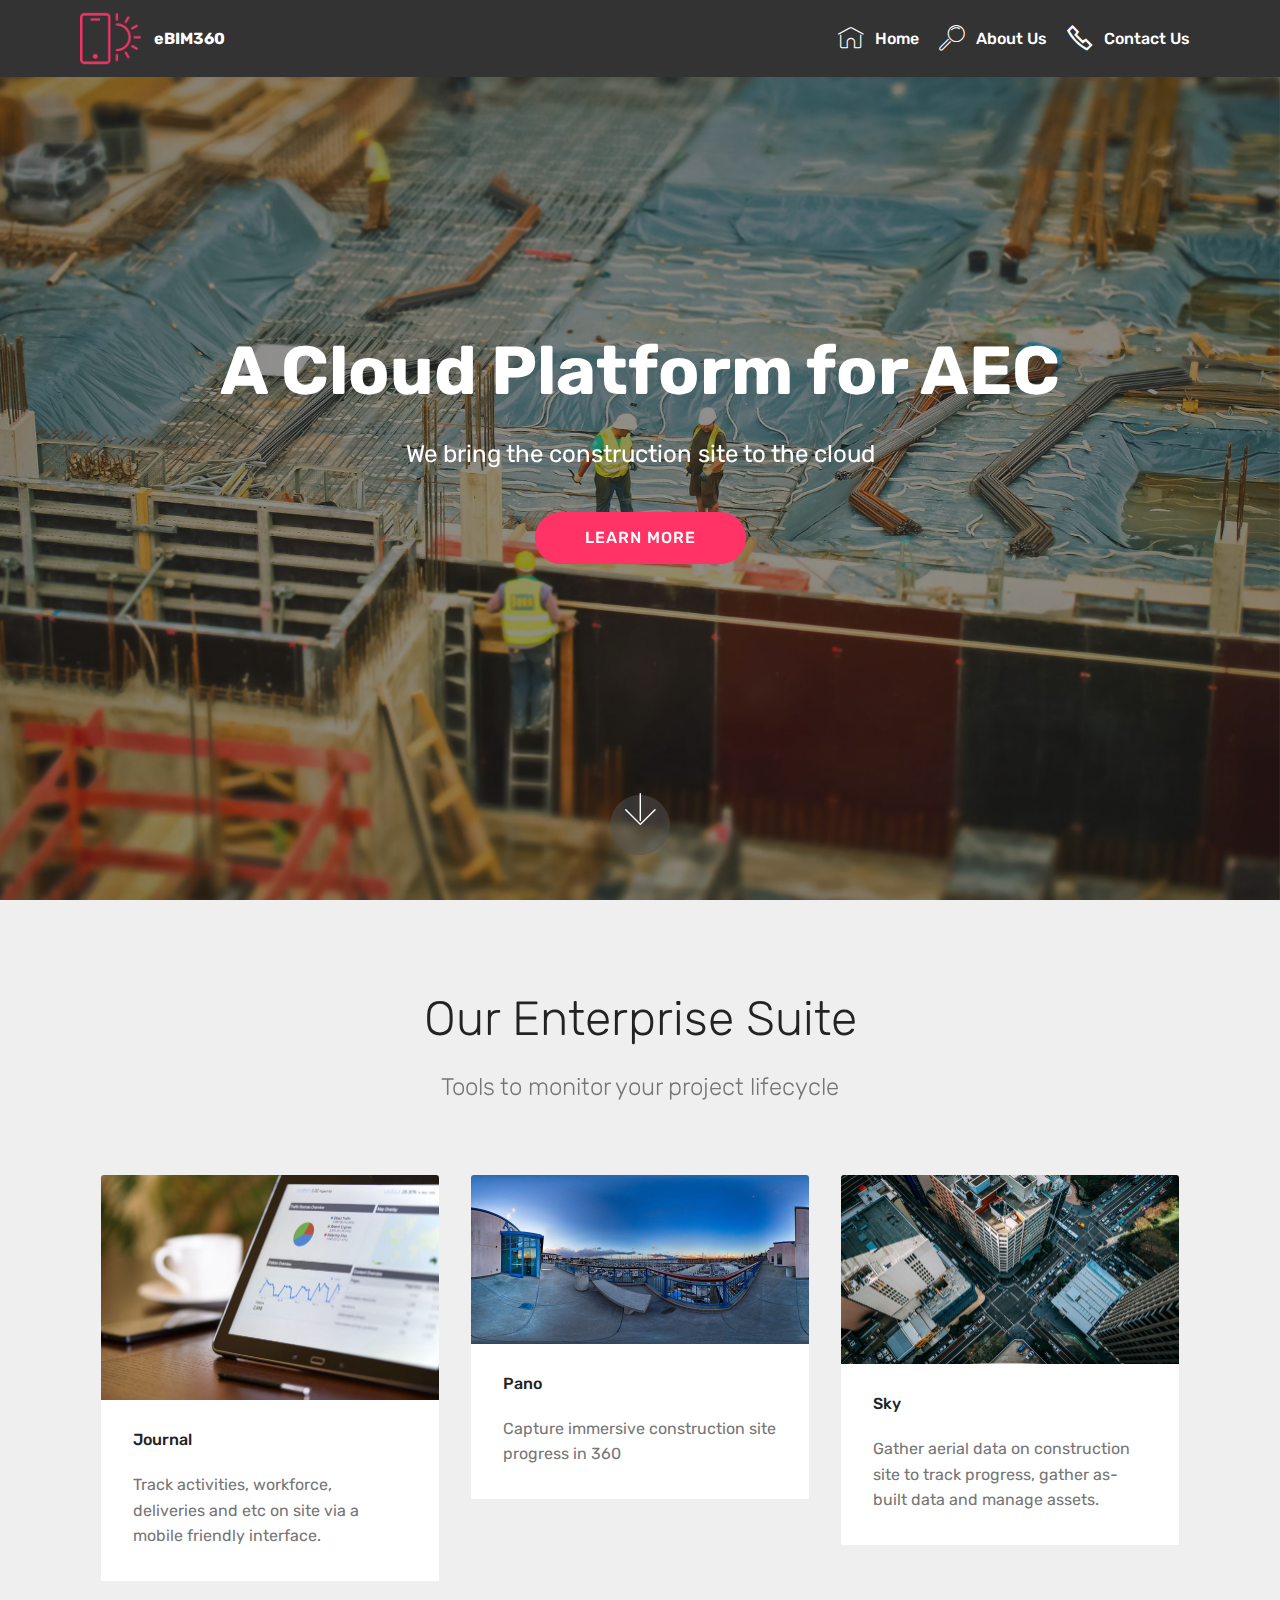
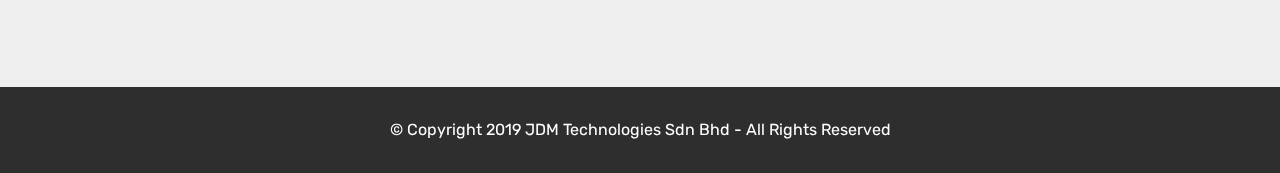
==== commit cf278000: "create github pages" ====
--- a/index.html
+++ b/index.html
@@ -7,9 +7,9 @@
   <meta name="generator" content="Mobirise v4.10.3, mobirise.com">
   <meta name="viewport" content="width=device-width, initial-scale=1, minimum-scale=1">
   <link rel="shortcut icon" href="assets/images/logo2.png" type="image/x-icon">
-  <meta name="description" content="">
+  <meta name="description" content="Managed Cloud Platform for AEC">
   
-  <title>Home</title>
+  <title>eBIM360</title>
   <link rel="stylesheet" href="assets/web/assets/mobirise-icons2/mobirise2.css">
   <link rel="stylesheet" href="assets/web/assets/mobirise-icons/mobirise-icons.css">
   <link rel="stylesheet" href="assets/tether/tether.min.css">
@@ -67,7 +67,7 @@
     </nav>
 </section>
 
-<section class="engine"><a href="https://mobirise.info/x">free css templates</a></section><section class="cid-rkts1WdSfB mbr-fullscreen mbr-parallax-background" id="header2-2">
+<section class="engine"><a href="https://mobirise.info/k">develop own website</a></section><section class="cid-rkts1WdSfB mbr-fullscreen mbr-parallax-background" id="header2-2">
 
     
 
@@ -76,7 +76,7 @@
     <div class="container align-center">
         <div class="row justify-content-md-center">
             <div class="mbr-white col-md-10">
-                <h1 class="mbr-section-title mbr-bold pb-3 mbr-fonts-style display-1">Project Management tools for Construction</h1>
+                <h1 class="mbr-section-title mbr-bold pb-3 mbr-fonts-style display-1">A Cloud Platform for AEC</h1>
                 
                 <p class="mbr-text pb-3 mbr-fonts-style display-5">
                     We bring the construction site to the cloud
--- a/assets/mobirise/css/mbr-additional.css
+++ b/assets/mobirise/css/mbr-additional.css
@@ -1817,7 +1817,7 @@
   background-image: url("../../../assets/images/mbr-1920x1280.jpg");
 }
 .cid-rkts1WdSfB H1 {
-  text-align: left;
+  text-align: center;
 }
 .cid-rktzlubh2G {
   padding-top: 90px;
@@ -2147,10 +2147,6 @@
 .cid-rktrTTYnbk .collapsed .navbar-collapse.collapsing .navbar-nav .nav-item,
 .cid-rktrTTYnbk .collapsed .navbar-collapse.show .navbar-nav .nav-item {
   clear: both;
-}
-.cid-rktrTTYnbk .collapsed .navbar-collapse.collapsing .navbar-nav .nav-item:last-child,
-.cid-rktrTTYnbk .collapsed .navbar-collapse.show .navbar-nav .nav-item:last-child {
-  margin-bottom: 1rem;
 }
 .cid-rktrTTYnbk .collapsed .navbar-collapse.collapsing .navbar-buttons,
 .cid-rktrTTYnbk .collapsed .navbar-collapse.show .navbar-buttons {
@@ -2247,10 +2243,6 @@
   .cid-rktrTTYnbk .navbar-collapse.show .navbar-nav .nav-item {
     clear: both;
   }
-  .cid-rktrTTYnbk .navbar-collapse.collapsing .navbar-nav .nav-item:last-child,
-  .cid-rktrTTYnbk .navbar-collapse.show .navbar-nav .nav-item:last-child {
-    margin-bottom: 1rem;
-  }
   .cid-rktrTTYnbk .navbar-collapse.collapsing .navbar-buttons,
   .cid-rktrTTYnbk .navbar-collapse.show .navbar-buttons {
     text-align: center;
@@ -2575,10 +2567,6 @@
 .cid-rktrTTYnbk .collapsed .navbar-collapse.show .navbar-nav .nav-item {
   clear: both;
 }
-.cid-rktrTTYnbk .collapsed .navbar-collapse.collapsing .navbar-nav .nav-item:last-child,
-.cid-rktrTTYnbk .collapsed .navbar-collapse.show .navbar-nav .nav-item:last-child {
-  margin-bottom: 1rem;
-}
 .cid-rktrTTYnbk .collapsed .navbar-collapse.collapsing .navbar-buttons,
 .cid-rktrTTYnbk .collapsed .navbar-collapse.show .navbar-buttons {
   text-align: center;
@@ -2674,10 +2662,6 @@
   .cid-rktrTTYnbk .navbar-collapse.show .navbar-nav .nav-item {
     clear: both;
   }
-  .cid-rktrTTYnbk .navbar-collapse.collapsing .navbar-nav .nav-item:last-child,
-  .cid-rktrTTYnbk .navbar-collapse.show .navbar-nav .nav-item:last-child {
-    margin-bottom: 1rem;
-  }
   .cid-rktrTTYnbk .navbar-collapse.collapsing .navbar-buttons,
   .cid-rktrTTYnbk .navbar-collapse.show .navbar-buttons {
     text-align: center;
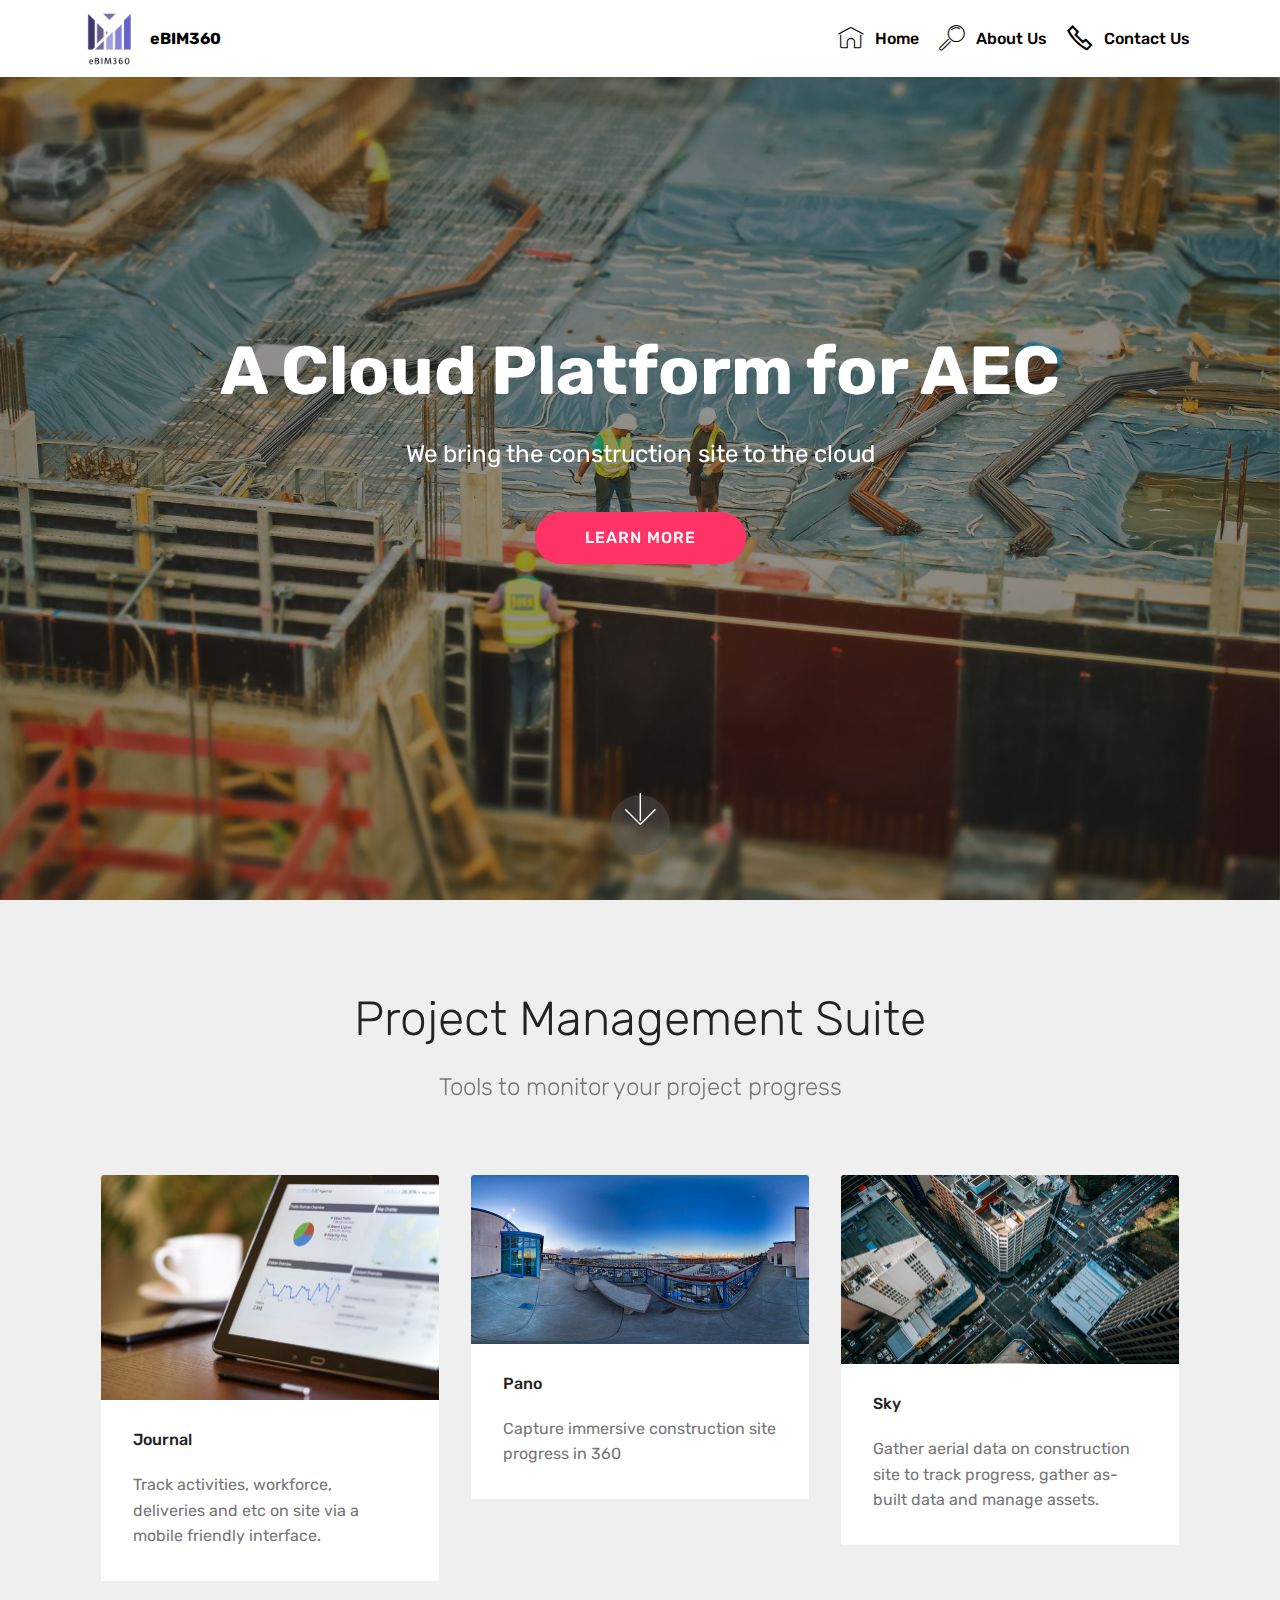
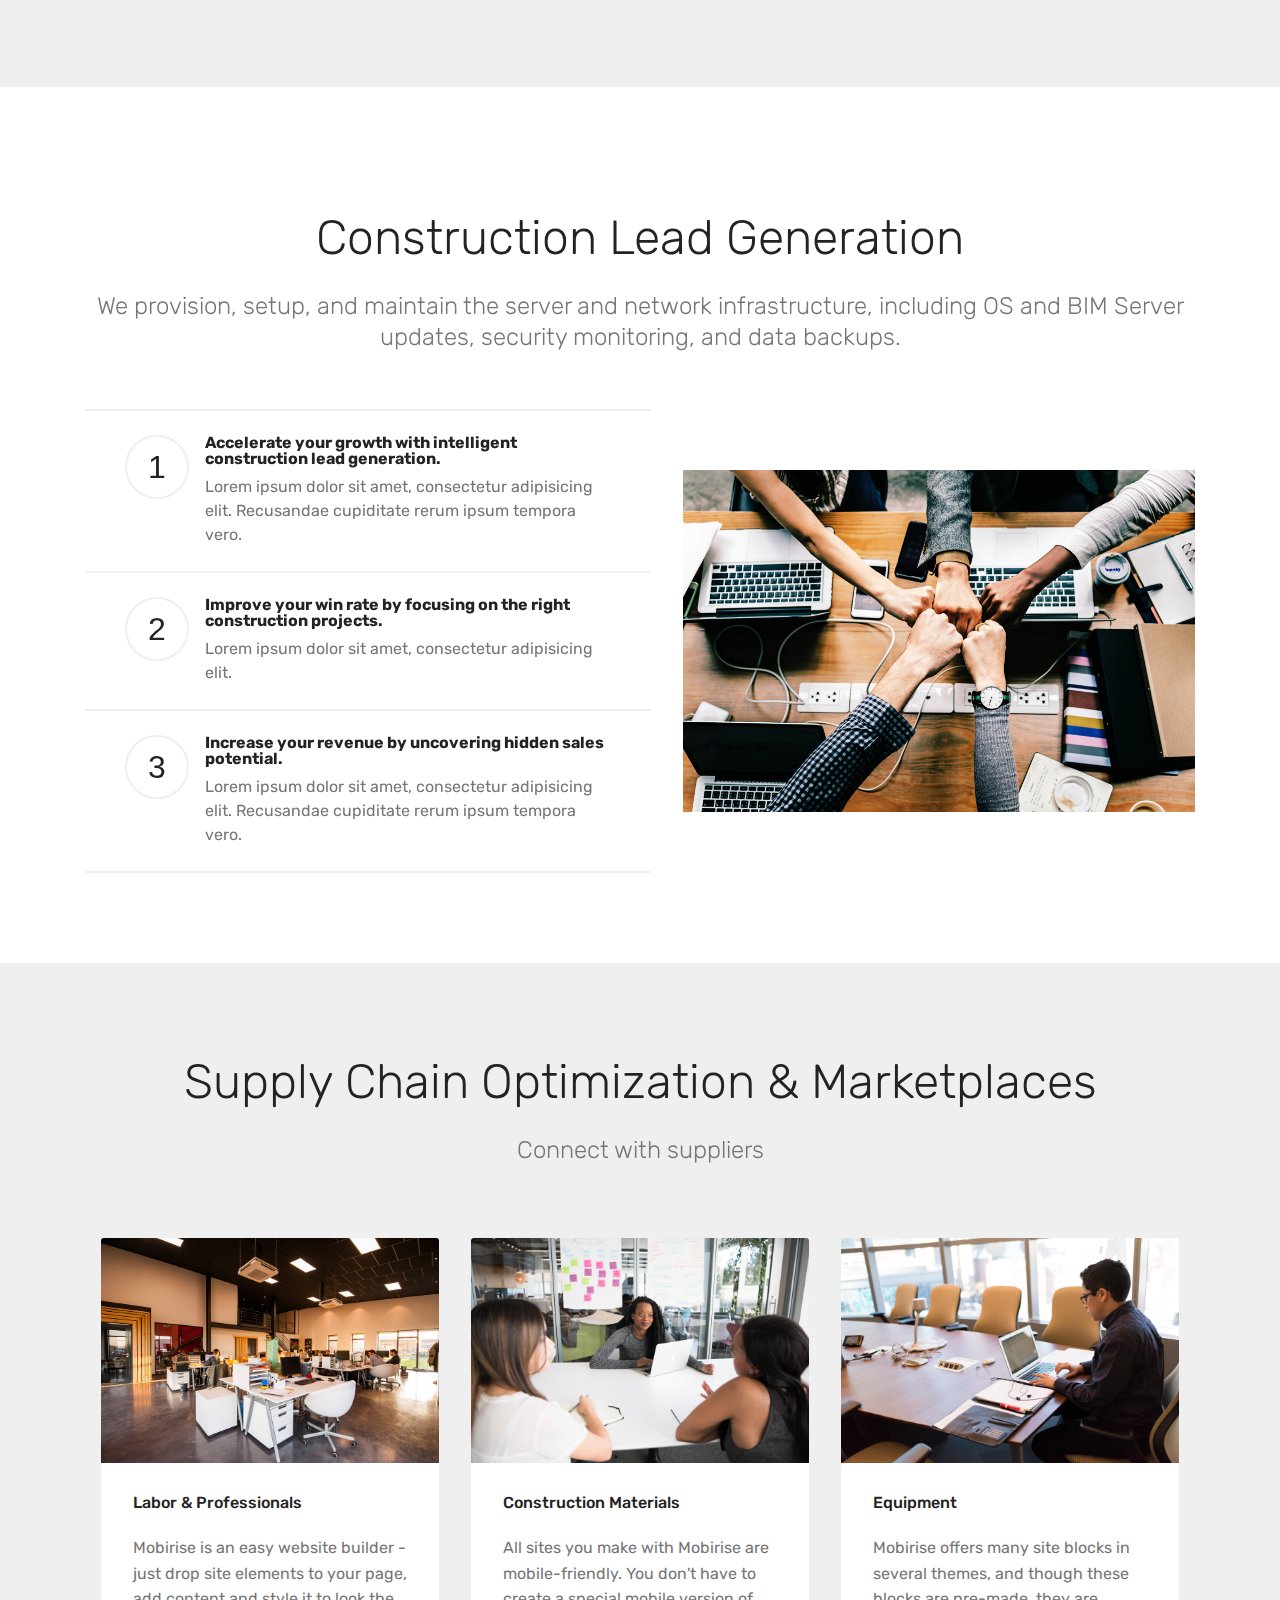
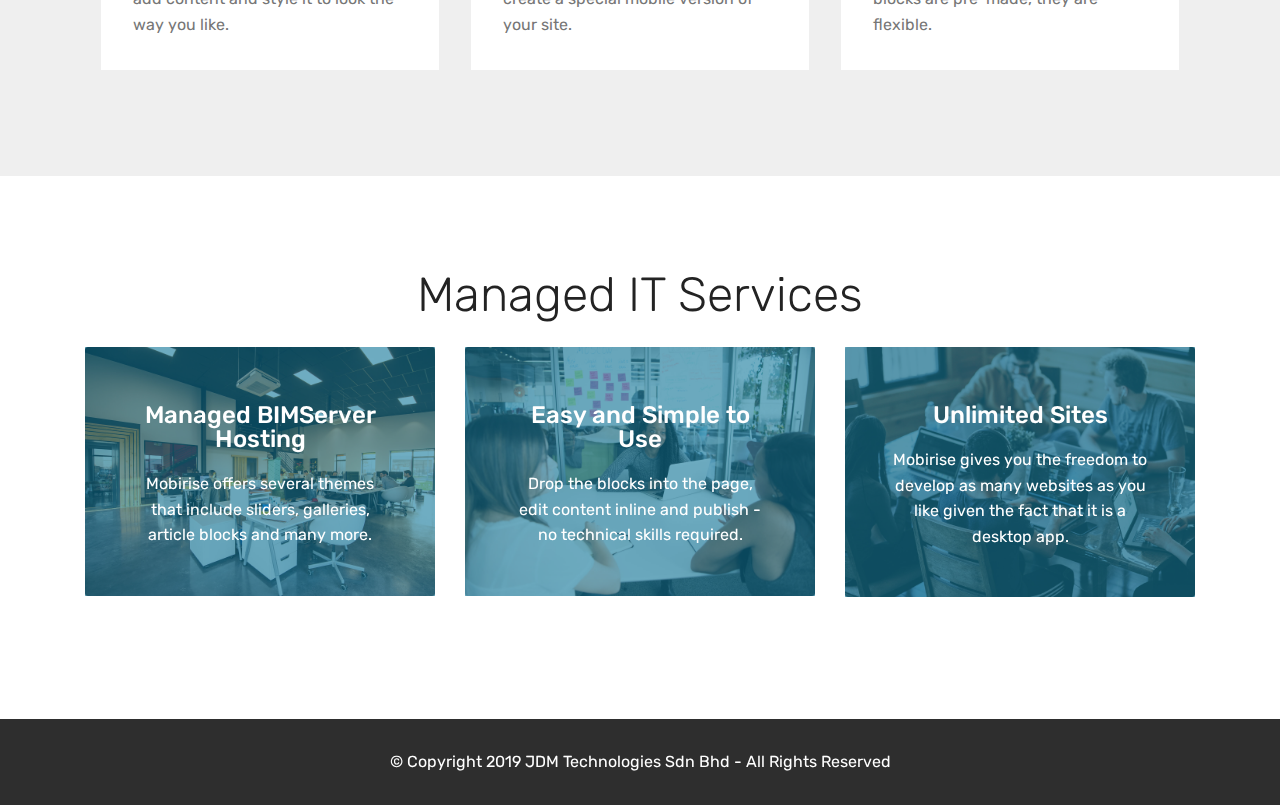
==== commit 25263c99: "create github pages" ====
--- a/index.html
+++ b/index.html
@@ -6,7 +6,7 @@
   <meta http-equiv="X-UA-Compatible" content="IE=edge">
   <meta name="generator" content="Mobirise v4.10.3, mobirise.com">
   <meta name="viewport" content="width=device-width, initial-scale=1, minimum-scale=1">
-  <link rel="shortcut icon" href="assets/images/logo2.png" type="image/x-icon">
+  <link rel="shortcut icon" href="assets/images/logo-transparent-1-122x122.png" type="image/x-icon">
   <meta name="description" content="Managed Cloud Platform for AEC">
   
   <title>eBIM360</title>
@@ -41,24 +41,24 @@
             <div class="navbar-brand">
                 <span class="navbar-logo">
                     <a href="https://mobirise.co">
-                         <img src="assets/images/logo2.png" alt="eBIM360" title="" style="height: 3.8rem;">
+                         <img src="assets/images/logo-transparent-1-122x122.png" alt="eBIM360" title="" style="height: 3.8rem;">
                     </a>
                 </span>
-                <span class="navbar-caption-wrap"><a class="navbar-caption text-white display-4" href="index.html">
+                <span class="navbar-caption-wrap"><a class="navbar-caption text-black display-4" href="index.html">
                         eBIM360</a></span>
             </div>
         </div>
         <div class="collapse navbar-collapse" id="navbarSupportedContent">
             <ul class="navbar-nav nav-dropdown nav-right" data-app-modern-menu="true"><li class="nav-item">
-                    <a class="nav-link link text-white display-4" href="index.html">
+                    <a class="nav-link link text-black display-4" href="index.html">
                         <span class="mbri-home mbr-iconfont mbr-iconfont-btn"></span>Home</a>
                 </li>
                 <li class="nav-item">
-                    <a class="nav-link link text-white display-4" href="page2.html">
+                    <a class="nav-link link text-black display-4" href="page2.html">
                         <span class="mbri-search mbr-iconfont mbr-iconfont-btn"></span>
                         About Us
                     </a>
-                </li><li class="nav-item"><a class="nav-link link text-white display-4" href="page1.html"><span class="mobi-mbri mobi-mbri-phone mbr-iconfont mbr-iconfont-btn"></span>
+                </li><li class="nav-item"><a class="nav-link link text-black display-4" href="page1.html"><span class="mobi-mbri mobi-mbri-phone mbr-iconfont mbr-iconfont-btn"></span>
                         
                         Contact Us
                     </a></li></ul>
@@ -67,7 +67,7 @@
     </nav>
 </section>
 
-<section class="engine"><a href="https://mobirise.info/k">develop own website</a></section><section class="cid-rkts1WdSfB mbr-fullscreen mbr-parallax-background" id="header2-2">
+<section class="engine"><a href="https://mobirise.info/b">how to create your own site for free</a></section><section class="cid-rkts1WdSfB mbr-fullscreen mbr-parallax-background" id="header2-2">
 
     
 
@@ -98,9 +98,9 @@
 
     
     <div class="container">
-        <h2 class="mbr-section-title pb-3 align-center mbr-fonts-style display-2">Our Enterprise Suite</h2>
+        <h2 class="mbr-section-title pb-3 align-center mbr-fonts-style display-2">Project Management Suite</h2>
         <h3 class="mbr-section-subtitle display-5 align-center mbr-fonts-style mbr-light">
-            Tools to monitor your project lifecycle</h3>
+            Tools to monitor your project progress</h3>
         <div class="media-container-row pt-5 ">
             <div class="card p-3 col-12 col-md-6 col-lg-4">
                 <div class="card-wrapper ">
@@ -155,6 +155,203 @@
             </div>
 
             
+        </div>
+    </div>
+</section>
+
+<section class="counters4 counters cid-ruyFrDusuB" id="counters4-g">
+
+    
+
+    
+
+    <div class="container pt-4 mt-2">
+        <h2 class="mbr-section-title pb-3 align-center mbr-fonts-style display-2">Construction Lead Generation</h2>
+        <h3 class="mbr-section-subtitle pb-5 align-center mbr-fonts-style display-5">We provision, setup, and maintain the server and network infrastructure, including OS and BIM Server updates, security monitoring, and data backups.</h3>
+        <div class="media-container-row">
+            <div class="media-block m-auto" style="width: 49%;">
+                <div class="mbr-figure">
+                    <img src="assets/images/background6.jpg">
+                </div>
+            </div>
+            <div class="cards-block">
+                <div class="cards-container">
+                    <div class="card px-3 align-left col-12">
+                        <div class="panel-item p-4 d-flex align-items-start">
+                            <div class="card-img pr-3">
+                                <h3 class="img-text d-flex align-items-center justify-content-center">
+                                    1
+                                </h3>
+                            </div>
+                            <div class="card-text">
+                                <h4 class="mbr-content-title mbr-bold mbr-fonts-style display-7">Accelerate your growth with intelligent construction lead generation.</h4>
+                                <p class="mbr-content-text mbr-fonts-style display-7">
+                                    Lorem ipsum dolor sit amet, consectetur adipisicing elit. Recusandae cupiditate rerum ipsum tempora vero.</p>
+                            </div>
+                        </div>
+                    </div>
+                    <div class="card px-3 align-left col-12">
+                        <div class="panel-item p-4 d-flex align-items-start">
+                            <div class="card-img pr-3">
+                                <h3 class="img-text d-flex align-items-center justify-content-center">
+                                    2
+                                </h3>
+                            </div>
+                            <div class="card-text">
+                                <h4 class="mbr-content-title mbr-bold mbr-fonts-style display-7">Improve your win rate by focusing on the right construction projects.</h4>
+                                <p class="mbr-content-text mbr-fonts-style display-7">
+                                    Lorem ipsum dolor sit amet, consectetur adipisicing elit.
+                                </p>
+                            </div>
+                        </div>
+                    </div>
+                    <div class="card px-3 align-left col-12">
+                        <div class="panel-item p-4 d-flex align-items-start">
+                            <div class="card-img pr-3">
+                                <h3 class="img-text d-flex align-items-center justify-content-center">
+                                    3
+                                </h3>
+                            </div>
+                            <div class="card-text">
+                                <h4 class="mbr-content-title mbr-bold mbr-fonts-style display-7">Increase your revenue by uncovering hidden sales potential.</h4>
+                                <p class="mbr-content-text mbr-fonts-style display-7">
+                                        Lorem ipsum dolor sit amet, consectetur adipisicing elit. Recusandae cupiditate rerum ipsum tempora vero.</p>
+                            </div>
+                        </div>
+                    </div>
+                    
+                </div>
+            </div>
+        </div>
+    </div>
+</section>
+
+<section class="features18 popup-btn-cards cid-ruz9lpPlq4" id="features18-h">
+
+    
+
+    
+    <div class="container">
+        <h2 class="mbr-section-title pb-3 align-center mbr-fonts-style display-2">
+            Supply Chain Optimization &amp; Marketplaces</h2>
+        <h3 class="mbr-section-subtitle display-5 align-center mbr-fonts-style mbr-light">
+            Connect with suppliers</h3>
+        <div class="media-container-row pt-5 ">
+            <div class="card p-3 col-12 col-md-6 col-lg-4">
+                <div class="card-wrapper ">
+                    <div class="card-img">
+                        <div class="mbr-overlay"></div>
+                        <div class="mbr-section-btn text-center">
+                            <a href="https://mobirise.co" class="btn btn-primary display-4">Learn More</a>
+                        </div>
+                        <img src="assets/images/background1.jpg" alt="Mobirise">
+                    </div>
+                    <div class="card-box">
+                        <h4 class="card-title mbr-fonts-style display-7">
+                            Labor &amp; Professionals</h4>
+                        <p class="mbr-text mbr-fonts-style align-left display-7">
+                            Mobirise is an easy website builder - just drop site elements to your page, add content and style it to look the way you like.
+                        </p>
+                    </div>
+                </div>
+            </div>
+            <div class="card p-3 col-12 col-md-6 col-lg-4">
+                <div class="card-wrapper">
+                    <div class="card-img">
+                        <div class="mbr-overlay"></div>
+                        <div class="mbr-section-btn text-center">
+                            <a href="https://mobirise.co" class="btn btn-primary display-4">Learn More</a>
+                        </div>
+                        <img src="assets/images/background2.jpg" alt="Mobirise">
+                    </div>
+                    <div class="card-box">
+                        <h4 class="card-title mbr-fonts-style display-7">
+                            Construction Materials</h4>
+                        <p class="mbr-text mbr-fonts-style display-7">
+                           All sites you make with Mobirise are mobile-friendly. You don't have to create a special mobile version of your site.
+                        </p>
+                    </div>
+                </div>
+            </div>
+
+            <div class="card p-3 col-12 col-md-6 col-lg-4">
+                <div class="card-wrapper">
+                    <div class="card-img">
+                        <div class="mbr-overlay"></div>
+                        <div class="mbr-section-btn text-center">
+                            <a href="https://mobirise.co" class="btn btn-primary display-4">Learn More</a>
+                        </div>
+                        <img src="assets/images/background3.jpg" alt="Mobirise">
+                    </div>
+                    <div class="card-box">
+                        <h4 class="card-title mbr-fonts-style display-7">
+                            Equipment</h4>
+                        <p class="mbr-text mbr-fonts-style display-7">
+                            Mobirise offers many site blocks in several themes, and though these blocks are pre-made, they are flexible.
+                        </p>
+                    </div>
+                </div>
+            </div>
+
+            
+        </div>
+    </div>
+</section>
+
+<section class="features13 cid-ruzEB8LuYo" id="features13-i">
+
+    
+
+    
+    <div class="container">
+        <h2 class="mbr-section-title pb-3 mbr-fonts-style align-center display-2">
+            Managed IT Services</h2>
+
+        <div class="media-container-row">
+            <div class="card col-12 col-md-6 align-center col-lg-4">
+                <div class="card-wrap">
+                    <div class="card-img">
+                        <img src="assets/images/background1.jpg" alt="Mobirise" title="">
+                    </div>
+                    <div class="card-box p-5">
+                        <h4 class="card-title py-2 mbr-fonts-style align-center mbr-white display-5">
+                            Managed BIMServer Hosting</h4>
+                        <p class="mbr-text mbr-fonts-style mbr-white display-7">
+                            Mobirise offers several themes that include sliders, galleries, article blocks and many more.
+                        </p>
+                    </div>
+                </div>
+            </div>
+            <div class="card col-12 col-md-6 align-center col-lg-4">
+                <div class="card-wrap">
+                    <div class="card-img">
+                        <img src="assets/images/background2.jpg" alt="Mobirise">
+                    </div>
+                    <div class="card-box p-5">
+                        <h4 class="card-title py-2 mbr-fonts-style align-center mbr-white display-5">
+                            Easy and Simple to Use
+                        </h4>
+                        <p class="mbr-text mbr-fonts-style mbr-white display-7">
+                            Drop the blocks into the page, edit content inline and publish - no technical skills required.
+                        </p>
+                    </div>
+                </div>
+            </div>
+            <div class="card col-12 col-md-6 align-center col-lg-4">
+                <div class="card-wrap">
+                    <div class="card-img">
+                        <img src="assets/images/background4.jpg" alt="Mobirise">
+                    </div>
+                    <div class="card-box p-5">
+                        <h4 class="card-title py-2 mbr-fonts-style align-center mbr-white display-5">
+                            Unlimited Sites
+                        </h4>
+                        <p class="mbr-text mbr-fonts-style mbr-white display-7">
+                            Mobirise gives you the freedom to develop as many websites as you like given the fact that it is a desktop app.
+                        </p>
+                    </div>
+                </div>
+            </div>    
         </div>
     </div>
 </section>
@@ -185,6 +382,7 @@
   <script src="assets/touchswipe/jquery.touch-swipe.min.js"></script>
   <script src="assets/parallax/jarallax.min.js"></script>
   <script src="assets/mbr-popup-btns/mbr-popup-btns.js"></script>
+  <script src="assets/viewportchecker/jquery.viewportchecker.js"></script>
   <script src="assets/dropdown/js/script.min.js"></script>
   <script src="assets/theme/js/script.js"></script>
   
--- a/assets/mobirise/css/mbr-additional.css
+++ b/assets/mobirise/css/mbr-additional.css
@@ -1415,12 +1415,12 @@
 }
 .cid-rktrTTYnbk .navbar {
   padding: .5rem 0;
-  background: #333333;
+  background: #ffffff;
   transition: none;
   min-height: 77px;
 }
 .cid-rktrTTYnbk .navbar-dropdown.bg-color.transparent.opened {
-  background: #333333;
+  background: #ffffff;
 }
 .cid-rktrTTYnbk a {
   font-style: normal;
@@ -1511,7 +1511,7 @@
   padding-bottom: 0;
 }
 .cid-rktrTTYnbk .dropdown .dropdown-menu {
-  background: #333333;
+  background: #ffffff;
   display: none;
   position: absolute;
   min-width: 5rem;
@@ -1908,6 +1908,221 @@
 .cid-rktzlubh2G .popup-btn:hover .mbr-section-btn {
   opacity: 1;
 }
+.cid-ruyFrDusuB {
+  padding-top: 90px;
+  padding-bottom: 90px;
+  background-color: #ffffff;
+}
+.cid-ruyFrDusuB .mbr-section-subtitle {
+  color: #767676;
+  font-weight: 300;
+}
+.cid-ruyFrDusuB .mbr-content-text {
+  color: #767676;
+  margin-bottom: 0;
+}
+.cid-ruyFrDusuB .card {
+  word-wrap: break-word;
+  flex-shrink: 0;
+  -webkit-flex-shrink: 0;
+}
+.cid-ruyFrDusuB .img-text {
+  width: 64px;
+  height: 64px;
+  font-size: 32px;
+  border: 2px solid #efefef;
+  border-radius: 50%;
+}
+@media (max-width: 991px) {
+  .cid-ruyFrDusuB .img-text {
+    width: 48px;
+    height: 48px;
+    font-size: 24px;
+  }
+}
+@media (min-width: 992px) {
+  .cid-ruyFrDusuB .cards-block {
+    border-top: 2px solid #efefef;
+  }
+}
+.cid-ruyFrDusuB .cards-block .card {
+  border-bottom: 2px solid #efefef;
+  border-radius: 0;
+}
+.cid-ruyFrDusuB .cards-container {
+  display: flex;
+  -webkit-flex-direction: row;
+  flex-direction: row;
+  -webkit-flex-wrap: wrap;
+  flex-wrap: wrap;
+  -webkit-justify-content: center;
+  justify-content: center;
+  word-break: break-word;
+}
+.cid-ruyFrDusuB .media-block {
+  flex-shrink: 0;
+  -webkit-flex-shrink: 0;
+}
+@media (min-width: 992px) {
+  .cid-ruyFrDusuB .media-block {
+    padding-left: 2rem;
+  }
+}
+.cid-ruyFrDusuB .cards-block {
+  flex-basis: 100%;
+  -webkit-flex-basis: 100%;
+}
+@media (max-width: 991px) {
+  .cid-ruyFrDusuB .media-block {
+    flex-basis: 100%;
+    -webkit-flex-basis: 100%;
+    padding-left: 0;
+    padding-bottom: 2rem;
+  }
+}
+.cid-ruyFrDusuB .media-container-row {
+  -webkit-flex-direction: row-reverse;
+  flex-direction: row-reverse;
+}
+.cid-ruz9lpPlq4 {
+  padding-top: 90px;
+  padding-bottom: 90px;
+  background-color: #efefef;
+}
+.cid-ruz9lpPlq4 .mbr-section-subtitle {
+  color: #767676;
+}
+.cid-ruz9lpPlq4 .mbr-text {
+  color: #767676;
+}
+.cid-ruz9lpPlq4 .card {
+  display: -webkit-flex;
+  position: relative;
+  justify-content: center;
+  -webkit-justify-content: center;
+}
+.cid-ruz9lpPlq4 .card-wrapper {
+  height: 100%;
+  box-shadow: 0px 0px 0px 0px rgba(0, 0, 0, 0);
+  transition: box-shadow 0.3s;
+}
+.cid-ruz9lpPlq4 .card-wrapper .card-img {
+  display: -webkit-flex;
+  flex-direction: column;
+  align-items: center;
+  justify-content: center;
+  position: relative;
+  overflow: hidden;
+  border-bottom-right-radius: 0;
+  border-bottom-left-radius: 0;
+  -webkit-flex-direction: column;
+  -webkit-align-items: center;
+  -webkit-justify-content: center;
+}
+.cid-ruz9lpPlq4 .card-wrapper .card-img .mbr-overlay {
+  background-color: #efefef;
+  display: none;
+  transition: opacity .3s;
+}
+.cid-ruz9lpPlq4 .card-wrapper .card-img .mbr-section-btn {
+  display: flex;
+  position: absolute;
+  transition: opacity .3s;
+  width: 100%;
+  margin: auto;
+  left: 0;
+  justify-content: center;
+  align-items: center;
+  -webkit-justify-content: center;
+  -webkit-align-items: center;
+}
+.cid-ruz9lpPlq4 .card-wrapper .card-img img {
+  width: 100%;
+}
+.cid-ruz9lpPlq4 .card-wrapper .card-box {
+  background-color: #ffffff;
+  padding: 0 2rem 2rem 2rem;
+  border-bottom-left-radius: 0;
+  border-bottom-right-radius: 0;
+}
+.cid-ruz9lpPlq4 .card-wrapper .card-box h4 {
+  font-weight: 500;
+  margin-bottom: 0;
+  padding-top: 2rem;
+}
+.cid-ruz9lpPlq4 .card-wrapper .card-box p {
+  margin-bottom: 0;
+  padding-top: 1.5rem;
+}
+.cid-ruz9lpPlq4 .card-wrapper:hover {
+  box-shadow: 0px 0px 30px 0px rgba(0, 0, 0, 0.05);
+  transition: box-shadow 0.3s;
+}
+.cid-ruz9lpPlq4 .popup-btn .mbr-overlay {
+  display: block !important;
+  opacity: 0;
+}
+.cid-ruz9lpPlq4 .popup-btn .mbr-section-btn {
+  height: 100%;
+  display: -webkit-flex !important;
+  opacity: 0;
+}
+.cid-ruz9lpPlq4 .popup-btn:hover .mbr-overlay {
+  opacity: .5;
+}
+.cid-ruz9lpPlq4 .popup-btn:hover .mbr-section-btn {
+  opacity: 1;
+}
+.cid-ruzEB8LuYo {
+  padding-top: 90px;
+  padding-bottom: 90px;
+  background-color: #ffffff;
+}
+.cid-ruzEB8LuYo p {
+  margin-bottom: 0;
+}
+.cid-ruzEB8LuYo .card-box {
+  z-index: 1;
+  position: relative;
+  background-color: rgba(15, 118, 153, 0.6);
+  height: 100%;
+  width: 100%;
+  pointer-events: none;
+}
+.cid-ruzEB8LuYo .card-box .card-title {
+  pointer-events: all;
+}
+.cid-ruzEB8LuYo .card-box .mbr-text {
+  pointer-events: all;
+}
+.cid-ruzEB8LuYo .media-container-row {
+  word-wrap: break-word;
+  word-break: break-word;
+  align-items: stretch;
+  -webkit-align-items: stretch;
+  margin-left: -15px;
+  margin-right: -15px;
+}
+.cid-ruzEB8LuYo .card-img {
+  position: absolute;
+  top: 0;
+  left: 0;
+  height: 100%;
+  width: 100%;
+  overflow: hidden;
+}
+.cid-ruzEB8LuYo .card-img img {
+  z-index: -1;
+  height: 100%;
+  min-width: 100%;
+  width: auto;
+}
+.cid-ruzEB8LuYo .card-wrap {
+  position: relative;
+}
+.cid-ruzEB8LuYo .card {
+  padding-bottom: 2rem;
+}
 .cid-rktuIfQaA1 {
   padding-top: 30px;
   padding-bottom: 30px;
@@ -1915,12 +2130,12 @@
 }
 .cid-rktrTTYnbk .navbar {
   padding: .5rem 0;
-  background: #333333;
+  background: #ffffff;
   transition: none;
   min-height: 77px;
 }
 .cid-rktrTTYnbk .navbar-dropdown.bg-color.transparent.opened {
-  background: #333333;
+  background: #ffffff;
 }
 .cid-rktrTTYnbk a {
   font-style: normal;
@@ -2011,7 +2226,7 @@
   padding-bottom: 0;
 }
 .cid-rktrTTYnbk .dropdown .dropdown-menu {
-  background: #333333;
+  background: #ffffff;
   display: none;
   position: absolute;
   min-width: 5rem;
@@ -2147,6 +2362,10 @@
 .cid-rktrTTYnbk .collapsed .navbar-collapse.collapsing .navbar-nav .nav-item,
 .cid-rktrTTYnbk .collapsed .navbar-collapse.show .navbar-nav .nav-item {
   clear: both;
+}
+.cid-rktrTTYnbk .collapsed .navbar-collapse.collapsing .navbar-nav .nav-item:last-child,
+.cid-rktrTTYnbk .collapsed .navbar-collapse.show .navbar-nav .nav-item:last-child {
+  margin-bottom: 1rem;
 }
 .cid-rktrTTYnbk .collapsed .navbar-collapse.collapsing .navbar-buttons,
 .cid-rktrTTYnbk .collapsed .navbar-collapse.show .navbar-buttons {
@@ -2243,6 +2462,10 @@
   .cid-rktrTTYnbk .navbar-collapse.show .navbar-nav .nav-item {
     clear: both;
   }
+  .cid-rktrTTYnbk .navbar-collapse.collapsing .navbar-nav .nav-item:last-child,
+  .cid-rktrTTYnbk .navbar-collapse.show .navbar-nav .nav-item:last-child {
+    margin-bottom: 1rem;
+  }
   .cid-rktrTTYnbk .navbar-collapse.collapsing .navbar-buttons,
   .cid-rktrTTYnbk .navbar-collapse.show .navbar-buttons {
     text-align: center;
@@ -2334,12 +2557,12 @@
 }
 .cid-rktrTTYnbk .navbar {
   padding: .5rem 0;
-  background: #333333;
+  background: #ffffff;
   transition: none;
   min-height: 77px;
 }
 .cid-rktrTTYnbk .navbar-dropdown.bg-color.transparent.opened {
-  background: #333333;
+  background: #ffffff;
 }
 .cid-rktrTTYnbk a {
   font-style: normal;
@@ -2430,7 +2653,7 @@
   padding-bottom: 0;
 }
 .cid-rktrTTYnbk .dropdown .dropdown-menu {
-  background: #333333;
+  background: #ffffff;
   display: none;
   position: absolute;
   min-width: 5rem;
@@ -2566,6 +2789,10 @@
 .cid-rktrTTYnbk .collapsed .navbar-collapse.collapsing .navbar-nav .nav-item,
 .cid-rktrTTYnbk .collapsed .navbar-collapse.show .navbar-nav .nav-item {
   clear: both;
+}
+.cid-rktrTTYnbk .collapsed .navbar-collapse.collapsing .navbar-nav .nav-item:last-child,
+.cid-rktrTTYnbk .collapsed .navbar-collapse.show .navbar-nav .nav-item:last-child {
+  margin-bottom: 1rem;
 }
 .cid-rktrTTYnbk .collapsed .navbar-collapse.collapsing .navbar-buttons,
 .cid-rktrTTYnbk .collapsed .navbar-collapse.show .navbar-buttons {
@@ -2662,6 +2889,10 @@
   .cid-rktrTTYnbk .navbar-collapse.show .navbar-nav .nav-item {
     clear: both;
   }
+  .cid-rktrTTYnbk .navbar-collapse.collapsing .navbar-nav .nav-item:last-child,
+  .cid-rktrTTYnbk .navbar-collapse.show .navbar-nav .nav-item:last-child {
+    margin-bottom: 1rem;
+  }
   .cid-rktrTTYnbk .navbar-collapse.collapsing .navbar-buttons,
   .cid-rktrTTYnbk .navbar-collapse.show .navbar-buttons {
     text-align: center;
